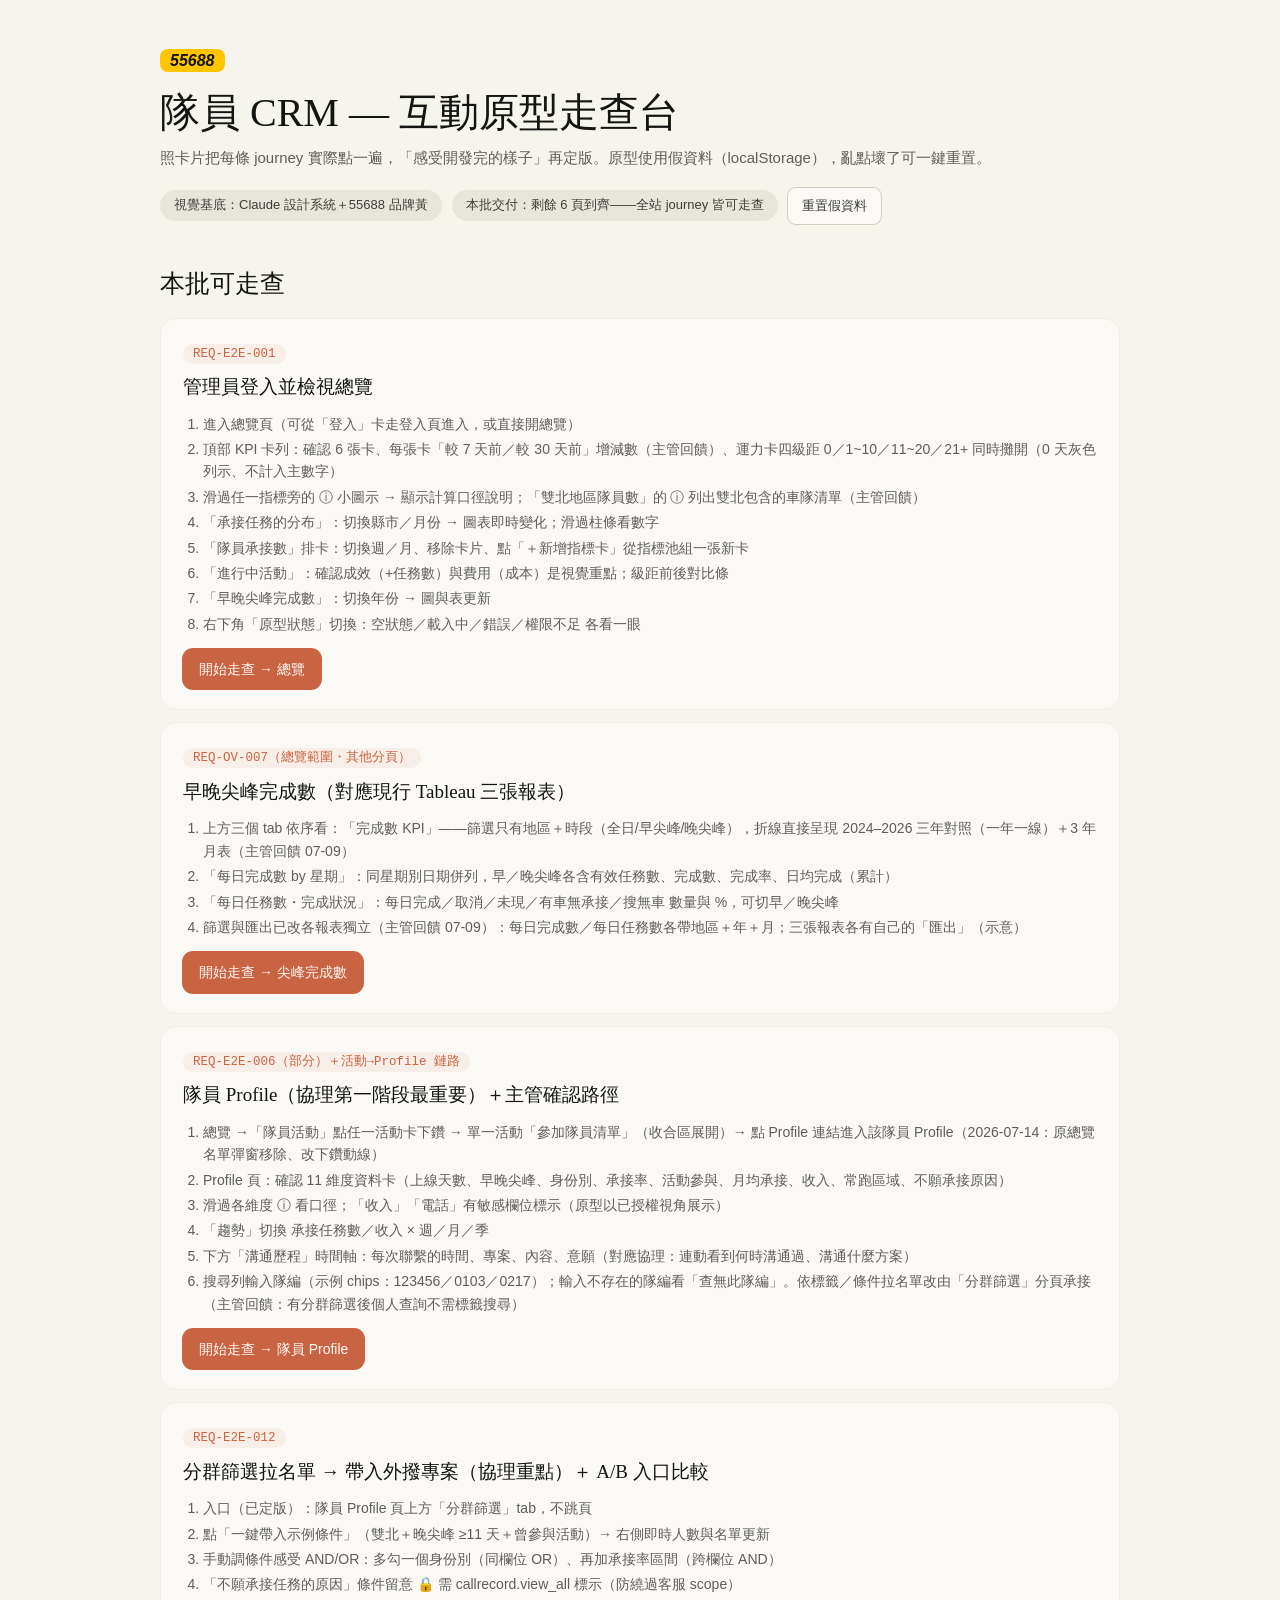
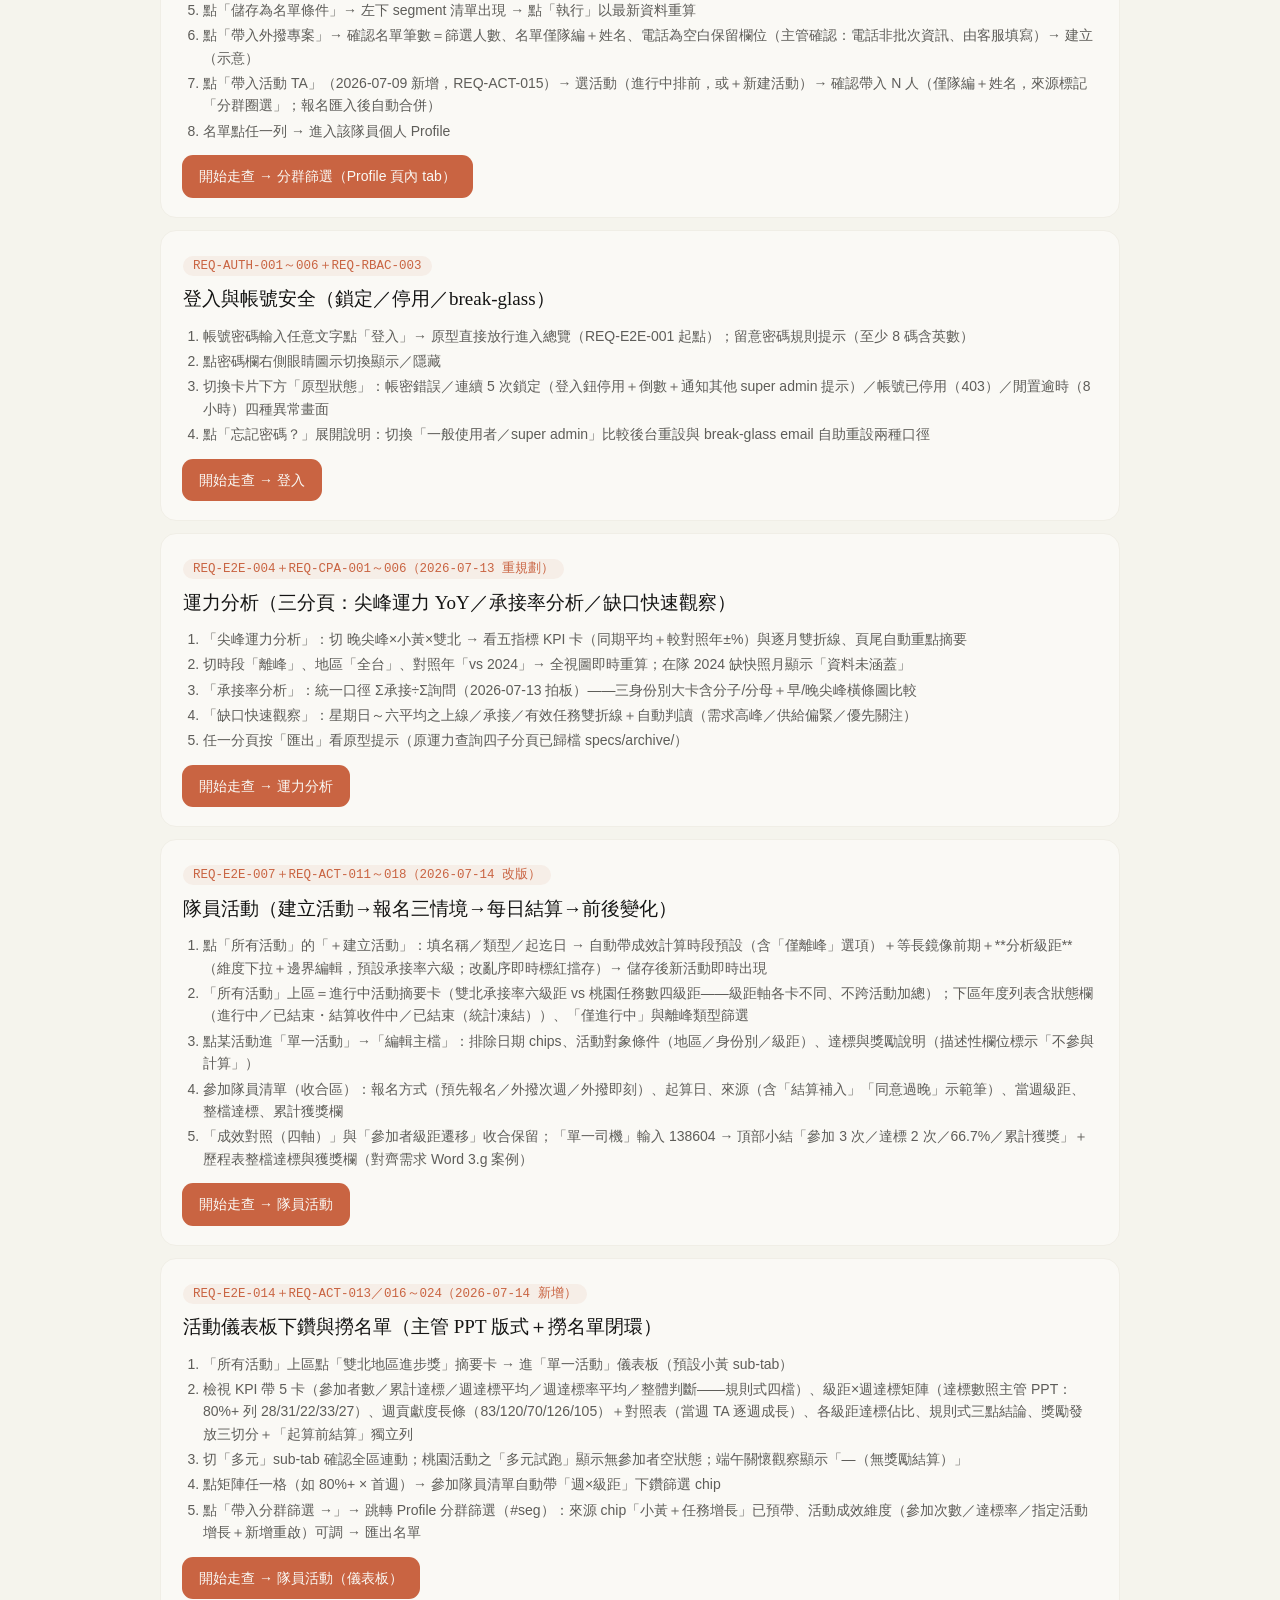
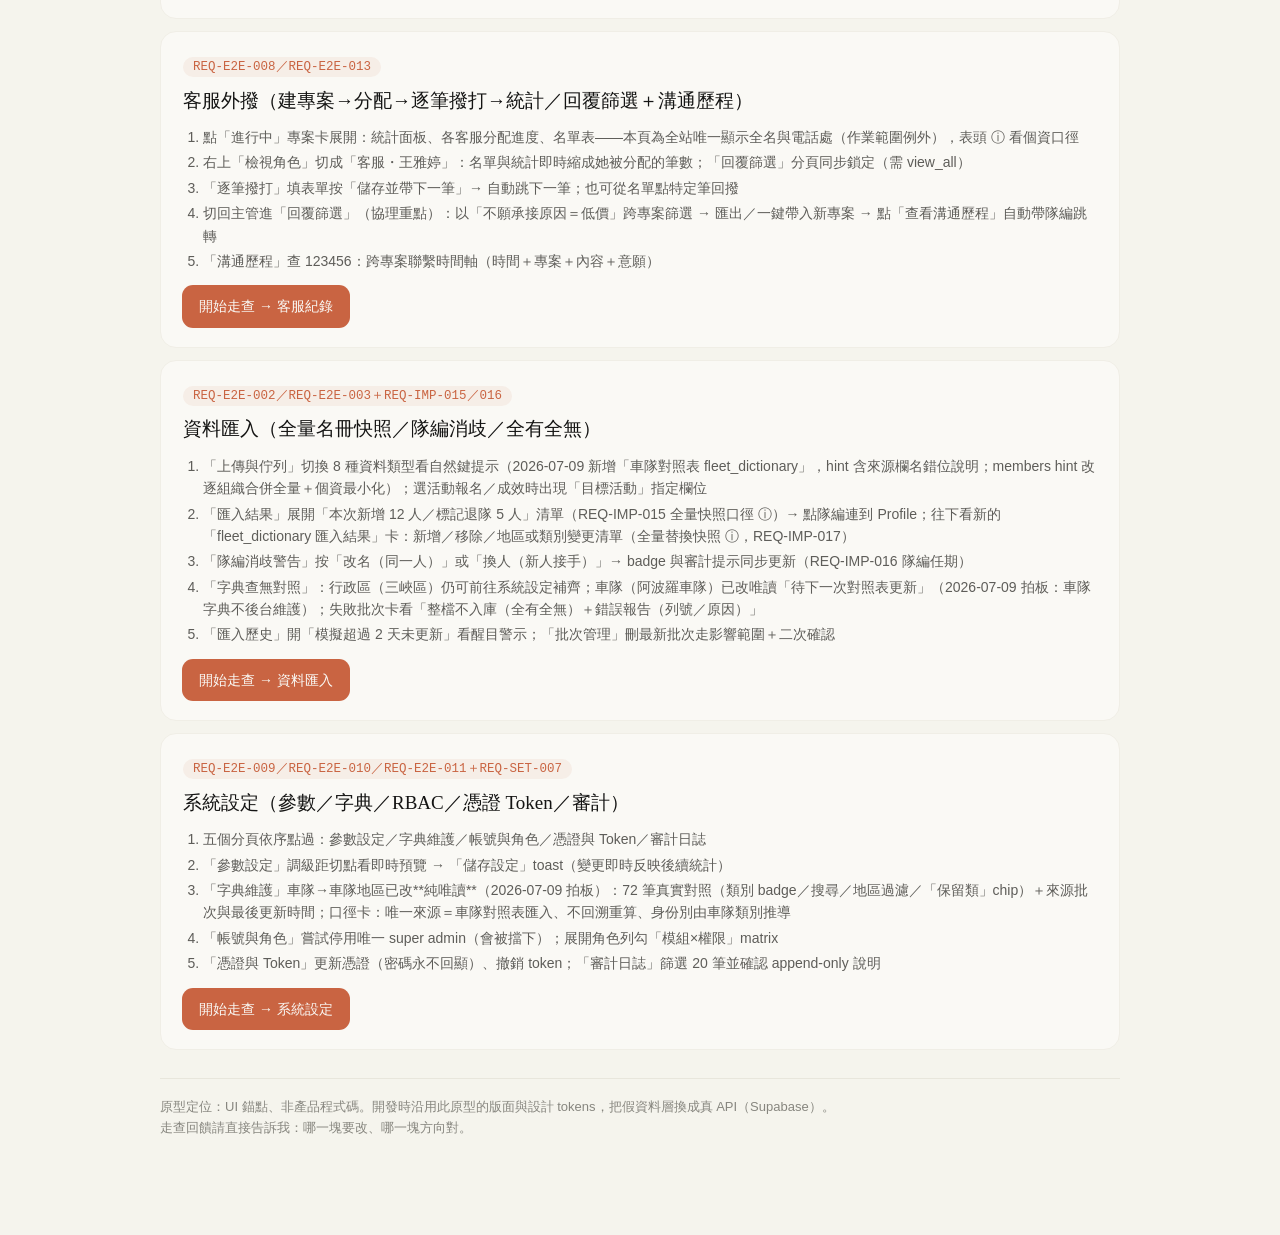
==== index.html @ 9e78e0db "v22：總覽活動卡對齊隊員活動改版（同源數字＋達標摘要＋走查回饋三修） Co-Authored-By: Claude Fable 5 <noreply@anthropic.com>" ====
<!DOCTYPE html>
<html lang="zh-Hant">
<head>
<meta charset="UTF-8">
<meta name="viewport" content="width=device-width, initial-scale=1">
<title>走查台 — 55688 隊員 CRM 互動原型</title>
<link rel="stylesheet" href="tokens.css?v=25">
<style>
  * { box-sizing: border-box; margin: 0; padding: 0; }
  body { background: var(--bg); color: var(--fg); font-family: var(--font-body); line-height: 1.6; padding: 48px 24px 96px; }
  .wrap { max-width: 960px; margin: 0 auto; }
  .brand-badge { background: var(--brand-55688); color: var(--brand-55688-on); font-weight: 700; font-style: italic; padding: 3px 10px; border-radius: 8px; font-size: 16px; }
  h1 { font-family: var(--font-display); font-weight: 500; font-size: 40px; line-height: 1.15; margin-top: 16px; }
  .sub { color: var(--muted); margin-top: 10px; font-size: 15px; }
  .meta-row { display: flex; gap: 10px; margin-top: 18px; flex-wrap: wrap; align-items: center; }
  .chip { background: var(--surface-warm); color: var(--fg-2); border-radius: 9999px; padding: 5px 14px; font-size: 13px; }
  .reset { border: none; cursor: pointer; background: var(--surface); box-shadow: 0 0 0 1px #d1cfc5; color: var(--fg-2); border-radius: 8px; padding: 8px 14px; font-size: 13px; font-family: inherit; min-height: 36px; }
  .reset:hover { background: var(--surface-warm); }
  h2 { font-family: var(--font-display); font-weight: 500; font-size: 25px; margin: 40px 0 14px; }
  .cards { display: grid; gap: 12px; }
  .jcard { background: var(--surface); border: 1px solid var(--border); border-radius: 16px; padding: 20px 22px; }
  .jcard.pending { opacity: .6; }
  .jhead { display: flex; justify-content: space-between; align-items: flex-start; gap: 12px; flex-wrap: wrap; }
  .jid { font-family: var(--font-mono); font-size: 12.5px; color: var(--accent); background: rgba(201, 100, 66, .08); padding: 3px 10px; border-radius: 9999px; }
  .jtitle { font-family: var(--font-display); font-weight: 500; font-size: 19px; margin-top: 8px; }
  ol { margin: 10px 0 0 20px; color: var(--muted); font-size: 14px; display: grid; gap: 3px; }
  .go { display: inline-flex; align-items: center; gap: 6px; margin-top: 14px; background: var(--accent); color: var(--accent-on); border-radius: 10px; padding: 9px 16px; font-size: 14px; text-decoration: none; box-shadow: 0 0 0 1px var(--accent); min-height: 40px; }
  .go:hover { background: var(--accent-hover); }
  .pending-tag { background: var(--surface-warm); color: var(--meta); border-radius: 9999px; padding: 4px 12px; font-size: 12.5px; }
  .note { margin-top: 28px; color: var(--meta); font-size: 13px; border-top: 1px solid var(--border-soft); padding-top: 18px; }
</style>
</head>
<body>
<div class="wrap">
  <span class="brand-badge">55688</span>
  <h1>隊員 CRM — 互動原型走查台</h1>
  <p class="sub">照卡片把每條 journey 實際點一遍，「感受開發完的樣子」再定版。原型使用假資料（localStorage），亂點壞了可一鍵重置。</p>
  <div class="meta-row">
    <span class="chip">視覺基底：Claude 設計系統＋55688 品牌黃</span>
    <span class="chip">本批交付：剩餘 6 頁到齊——全站 journey 皆可走查</span>
    <button class="reset" type="button" id="reset-proto">重置假資料</button>
  </div>

  <h2>本批可走查</h2>
  <div class="cards">
    <div class="jcard">
      <div class="jhead">
        <div>
          <span class="jid">REQ-E2E-001</span>
          <div class="jtitle">管理員登入並檢視總覽</div>
        </div>
      </div>
      <ol>
        <li>進入總覽頁（可從「登入」卡走登入頁進入，或直接開總覽）</li>
        <li>頂部 KPI 卡列：確認 6 張卡、每張卡「較 7 天前／較 30 天前」增減數（主管回饋）、運力卡四級距 0／1~10／11~20／21+ 同時攤開（0 天灰色列示、不計入主數字）</li>
        <li>滑過任一指標旁的 ⓘ 小圖示 → 顯示計算口徑說明；「雙北地區隊員數」的 ⓘ 列出雙北包含的車隊清單（主管回饋）</li>
        <li>「承接任務的分布」：切換縣市／月份 → 圖表即時變化；滑過柱條看數字</li>
        <li>「隊員承接數」排卡：切換週／月、移除卡片、點「＋新增指標卡」從指標池組一張新卡</li>
        <li>「進行中活動」：確認成效（+任務數）與費用（成本）是視覺重點；級距前後對比條</li>
        <li>「早晚尖峰完成數」：切換年份 → 圖與表更新</li>
        <li>右下角「原型狀態」切換：空狀態／載入中／錯誤／權限不足 各看一眼</li>
      </ol>
      <a class="go" href="pages/overview.html">開始走查 → 總覽</a>
    </div>
    <div class="jcard">
      <div class="jhead">
        <div>
          <span class="jid">REQ-OV-007（總覽範圍・其他分頁）</span>
          <div class="jtitle">早晚尖峰完成數（對應現行 Tableau 三張報表）</div>
        </div>
      </div>
      <ol>
        <li>上方三個 tab 依序看：「完成數 KPI」——篩選只有地區＋時段（全日/早尖峰/晚尖峰），折線直接呈現 2024–2026 三年對照（一年一線）＋3 年月表（主管回饋 07-09）</li>
        <li>「每日完成數 by 星期」：同星期別日期併列，早／晚尖峰各含有效任務數、完成數、完成率、日均完成（累計）</li>
        <li>「每日任務數・完成狀況」：每日完成／取消／未現／有車無承接／搜無車 數量與 %，可切早／晚尖峰</li>
        <li>篩選與匯出已改各報表獨立（主管回饋 07-09）：每日完成數／每日任務數各帶地區＋年＋月；三張報表各有自己的「匯出」（示意）</li>
      </ol>
      <a class="go" href="pages/peak.html">開始走查 → 尖峰完成數</a>
    </div>
    <div class="jcard">
      <div class="jhead">
        <div>
          <span class="jid">REQ-E2E-006（部分）＋活動→Profile 鏈路</span>
          <div class="jtitle">隊員 Profile（協理第一階段最重要）＋主管確認路徑</div>
        </div>
      </div>
      <ol>
        <li>總覽 →「隊員活動」點任一活動卡下鑽 → 單一活動「參加隊員清單」（收合區展開）→ 點 Profile 連結進入該隊員 Profile（2026-07-14：原總覽名單彈窗移除、改下鑽動線）</li>
        <li>Profile 頁：確認 11 維度資料卡（上線天數、早晚尖峰、身份別、承接率、活動參與、月均承接、收入、常跑區域、不願承接原因）</li>
        <li>滑過各維度 ⓘ 看口徑；「收入」「電話」有敏感欄位標示（原型以已授權視角展示）</li>
        <li>「趨勢」切換 承接任務數／收入 × 週／月／季</li>
        <li>下方「溝通歷程」時間軸：每次聯繫的時間、專案、內容、意願（對應協理：連動看到何時溝通過、溝通什麼方案）</li>
        <li>搜尋列輸入隊編（示例 chips：123456／0103／0217）；輸入不存在的隊編看「查無此隊編」。依標籤／條件拉名單改由「分群篩選」分頁承接（主管回饋：有分群篩選後個人查詢不需標籤搜尋）</li>
      </ol>
      <a class="go" href="pages/profile.html">開始走查 → 隊員 Profile</a>
    </div>
    <div class="jcard">
      <div class="jhead">
        <div>
          <span class="jid">REQ-E2E-012</span>
          <div class="jtitle">分群篩選拉名單 → 帶入外撥專案（協理重點）＋ A/B 入口比較</div>
        </div>
      </div>
      <ol>
        <li>入口（已定版）：隊員 Profile 頁上方「分群篩選」tab，不跳頁</li>
        <li>點「一鍵帶入示例條件」（雙北＋晚尖峰 ≥11 天＋曾參與活動）→ 右側即時人數與名單更新</li>
        <li>手動調條件感受 AND/OR：多勾一個身份別（同欄位 OR）、再加承接率區間（跨欄位 AND）</li>
        <li>「不願承接任務的原因」條件留意 🔒 需 callrecord.view_all 標示（防繞過客服 scope）</li>
        <li>點「儲存為名單條件」→ 左下 segment 清單出現 → 點「執行」以最新資料重算</li>
        <li>點「帶入外撥專案」→ 確認名單筆數＝篩選人數、名單僅隊編＋姓名、電話為空白保留欄位（主管確認：電話非批次資訊、由客服填寫）→ 建立（示意）</li>
        <li>點「帶入活動 TA」（2026-07-09 新增，REQ-ACT-015）→ 選活動（進行中排前，或＋新建活動）→ 確認帶入 N 人（僅隊編＋姓名，來源標記「分群圈選」；報名匯入後自動合併）</li>
        <li>名單點任一列 → 進入該隊員個人 Profile</li>
      </ol>
      <a class="go" href="pages/profile.html?tab=seg">開始走查 → 分群篩選（Profile 頁內 tab）</a>
    </div>
    <div class="jcard">
      <div class="jhead">
        <div>
          <span class="jid">REQ-AUTH-001～006＋REQ-RBAC-003</span>
          <div class="jtitle">登入與帳號安全（鎖定／停用／break-glass）</div>
        </div>
      </div>
      <ol>
        <li>帳號密碼輸入任意文字點「登入」→ 原型直接放行進入總覽（REQ-E2E-001 起點）；留意密碼規則提示（至少 8 碼含英數）</li>
        <li>點密碼欄右側眼睛圖示切換顯示／隱藏</li>
        <li>切換卡片下方「原型狀態」：帳密錯誤／連續 5 次鎖定（登入鈕停用＋倒數＋通知其他 super admin 提示）／帳號已停用（403）／閒置逾時（8 小時）四種異常畫面</li>
        <li>點「忘記密碼？」展開說明：切換「一般使用者／super admin」比較後台重設與 break-glass email 自助重設兩種口徑</li>
      </ol>
      <a class="go" href="pages/login.html">開始走查 → 登入</a>
    </div>
    <div class="jcard">
      <div class="jhead">
        <div>
          <span class="jid">REQ-E2E-004＋REQ-CPA-001～006（2026-07-13 重規劃）</span>
          <div class="jtitle">運力分析（三分頁：尖峰運力 YoY／承接率分析／缺口快速觀察）</div>
        </div>
      </div>
      <ol>
        <li>「尖峰運力分析」：切 晚尖峰×小黃×雙北 → 看五指標 KPI 卡（同期平均＋較對照年±%）與逐月雙折線、頁尾自動重點摘要</li>
        <li>切時段「離峰」、地區「全台」、對照年「vs 2024」→ 全視圖即時重算；在隊 2024 缺快照月顯示「資料未涵蓋」</li>
        <li>「承接率分析」：統一口徑 Σ承接÷Σ詢問（2026-07-13 拍板）——三身份別大卡含分子/分母＋早/晚尖峰橫條圖比較</li>
        <li>「缺口快速觀察」：星期日～六平均之上線／承接／有效任務雙折線＋自動判讀（需求高峰／供給偏緊／優先關注）</li>
        <li>任一分頁按「匯出」看原型提示（原運力查詢四子分頁已歸檔 specs/archive/）</li>
      </ol>
      <a class="go" href="pages/capacity.html">開始走查 → 運力分析</a>
    </div>
    <div class="jcard">
      <div class="jhead">
        <div>
          <span class="jid">REQ-E2E-007＋REQ-ACT-011～018（2026-07-14 改版）</span>
          <div class="jtitle">隊員活動（建立活動→報名三情境→每日結算→前後變化）</div>
        </div>
      </div>
      <ol>
        <li>點「所有活動」的「＋建立活動」：填名稱／類型／起迄日 → 自動帶成效計算時段預設（含「僅離峰」選項）＋等長鏡像前期＋**分析級距**（維度下拉＋邊界編輯，預設承接率六級；改亂序即時標紅擋存）→ 儲存後新活動即時出現</li>
        <li>「所有活動」上區＝進行中活動摘要卡（雙北承接率六級距 vs 桃園任務數四級距——級距軸各卡不同、不跨活動加總）；下區年度列表含狀態欄（進行中／已結束・結算收件中／已結束（統計凍結））、「僅進行中」與離峰類型篩選</li>
        <li>點某活動進「單一活動」→「編輯主檔」：排除日期 chips、活動對象條件（地區／身份別／級距）、達標與獎勵說明（描述性欄位標示「不參與計算」）</li>
        <li>參加隊員清單（收合區）：報名方式（預先報名／外撥次週／外撥即刻）、起算日、來源（含「結算補入」「同意過晚」示範筆）、當週級距、整檔達標、累計獲獎欄</li>
        <li>「成效對照（四軸）」與「參加者級距遷移」收合保留；「單一司機」輸入 138604 → 頂部小結「參加 3 次／達標 2 次／66.7%／累計獲獎」＋歷程表整檔達標與獲獎欄（對齊需求 Word 3.g 案例）</li>
      </ol>
      <a class="go" href="pages/activity.html">開始走查 → 隊員活動</a>
    </div>
    <div class="jcard">
      <div class="jhead">
        <div>
          <span class="jid">REQ-E2E-014＋REQ-ACT-013／016～024（2026-07-14 新增）</span>
          <div class="jtitle">活動儀表板下鑽與撈名單（主管 PPT 版式＋撈名單閉環）</div>
        </div>
      </div>
      <ol>
        <li>「所有活動」上區點「雙北地區進步獎」摘要卡 → 進「單一活動」儀表板（預設小黃 sub-tab）</li>
        <li>檢視 KPI 帶 5 卡（參加者數／累計達標／週達標平均／週達標率平均／整體判斷——規則式四檔）、級距×週達標矩陣（達標數照主管 PPT：80%+ 列 28/31/22/33/27）、週貢獻度長條（83/120/70/126/105）＋對照表（當週 TA 逐週成長）、各級距達標佔比、規則式三點結論、獎勵發放三切分＋「起算前結算」獨立列</li>
        <li>切「多元」sub-tab 確認全區連動；桃園活動之「多元試跑」顯示無參加者空狀態；端午關懷觀察顯示「—（無獎勵結算）」</li>
        <li>點矩陣任一格（如 80%+ × 首週）→ 參加隊員清單自動帶「週×級距」下鑽篩選 chip</li>
        <li>點「帶入分群篩選 →」→ 跳轉 Profile 分群篩選（#seg）：來源 chip「小黃＋任務增長」已預帶、活動成效維度（參加次數／達標率／指定活動增長＋新增重啟）可調 → 匯出名單</li>
      </ol>
      <a class="go" href="pages/activity.html">開始走查 → 隊員活動（儀表板）</a>
    </div>
    <div class="jcard">
      <div class="jhead">
        <div>
          <span class="jid">REQ-E2E-008／REQ-E2E-013</span>
          <div class="jtitle">客服外撥（建專案→分配→逐筆撥打→統計／回覆篩選＋溝通歷程）</div>
        </div>
      </div>
      <ol>
        <li>點「進行中」專案卡展開：統計面板、各客服分配進度、名單表——本頁為全站唯一顯示全名與電話處（作業範圍例外），表頭 ⓘ 看個資口徑</li>
        <li>右上「檢視角色」切成「客服・王雅婷」：名單與統計即時縮成她被分配的筆數；「回覆篩選」分頁同步鎖定（需 view_all）</li>
        <li>「逐筆撥打」填表單按「儲存並帶下一筆」→ 自動跳下一筆；也可從名單點特定筆回撥</li>
        <li>切回主管進「回覆篩選」（協理重點）：以「不願承接原因＝低價」跨專案篩選 → 匯出／一鍵帶入新專案 → 點「查看溝通歷程」自動帶隊編跳轉</li>
        <li>「溝通歷程」查 123456：跨專案聯繫時間軸（時間＋專案＋內容＋意願）</li>
      </ol>
      <a class="go" href="pages/callcenter.html">開始走查 → 客服紀錄</a>
    </div>
    <div class="jcard">
      <div class="jhead">
        <div>
          <span class="jid">REQ-E2E-002／REQ-E2E-003＋REQ-IMP-015／016</span>
          <div class="jtitle">資料匯入（全量名冊快照／隊編消歧／全有全無）</div>
        </div>
      </div>
      <ol>
        <li>「上傳與佇列」切換 8 種資料類型看自然鍵提示（2026-07-09 新增「車隊對照表 fleet_dictionary」，hint 含來源欄名錯位說明；members hint 改逐組織合併全量＋個資最小化）；選活動報名／成效時出現「目標活動」指定欄位</li>
        <li>「匯入結果」展開「本次新增 12 人／標記退隊 5 人」清單（REQ-IMP-015 全量快照口徑 ⓘ）→ 點隊編連到 Profile；往下看新的「fleet_dictionary 匯入結果」卡：新增／移除／地區或類別變更清單（全量替換快照 ⓘ，REQ-IMP-017）</li>
        <li>「隊編消歧警告」按「改名（同一人）」或「換人（新人接手）」→ badge 與審計提示同步更新（REQ-IMP-016 隊編任期）</li>
        <li>「字典查無對照」：行政區（三峽區）仍可前往系統設定補齊；車隊（阿波羅車隊）已改唯讀「待下一次對照表更新」（2026-07-09 拍板：車隊字典不後台維護）；失敗批次卡看「整檔不入庫（全有全無）＋錯誤報告（列號／原因）」</li>
        <li>「匯入歷史」開「模擬超過 2 天未更新」看醒目警示；「批次管理」刪最新批次走影響範圍＋二次確認</li>
      </ol>
      <a class="go" href="pages/import.html">開始走查 → 資料匯入</a>
    </div>
    <div class="jcard">
      <div class="jhead">
        <div>
          <span class="jid">REQ-E2E-009／REQ-E2E-010／REQ-E2E-011＋REQ-SET-007</span>
          <div class="jtitle">系統設定（參數／字典／RBAC／憑證 Token／審計）</div>
        </div>
      </div>
      <ol>
        <li>五個分頁依序點過：參數設定／字典維護／帳號與角色／憑證與 Token／審計日誌</li>
        <li>「參數設定」調級距切點看即時預覽 → 「儲存設定」toast（變更即時反映後續統計）</li>
        <li>「字典維護」車隊→車隊地區已改**純唯讀**（2026-07-09 拍板）：72 筆真實對照（類別 badge／搜尋／地區過濾／「保留類」chip）＋來源批次與最後更新時間；口徑卡：唯一來源＝車隊對照表匯入、不回溯重算、身份別由車隊類別推導</li>
        <li>「帳號與角色」嘗試停用唯一 super admin（會被擋下）；展開角色列勾「模組×權限」matrix</li>
        <li>「憑證與 Token」更新憑證（密碼永不回顯）、撤銷 token；「審計日誌」篩選 20 筆並確認 append-only 說明</li>
      </ol>
      <a class="go" href="pages/settings.html">開始走查 → 系統設定</a>
    </div>
  </div>

  <div class="note">
    原型定位：UI 錨點、非產品程式碼。開發時沿用此原型的版面與設計 tokens，把假資料層換成真 API（Supabase）。<br>
    走查回饋請直接告訴我：哪一塊要改、哪一塊方向對。
  </div>
</div>
<script>
document.getElementById('reset-proto').addEventListener('click', function () {
  // 清掉原型所有 localStorage key（含歷史版本前綴），確保跨版本重置有效
  Object.keys(localStorage).filter(function (k) { return k.indexOf('crm55688_') === 0; })
    .forEach(function (k) { localStorage.removeItem(k); });
  this.textContent = '已重置 ✓';
});
</script>
</body>
</html>
---- tokens.css ----
/* ─────────────────────────────────────────────────────────────
 * 55688 隊員 CRM — 原型設計 tokens
 * 基底：design-systems/claude（verbatim :root 變數）
 * 品牌輔助：55688 黃（--brand-55688）僅用於品牌識別與最高訊號強調
 * ───────────────────────────────────────────────────────────── */

:root {
  /* ─── Surface (3 levels) ───────────────────────────────────── */
  --bg: #f5f4ed;
  --surface: #faf9f5;
  --surface-warm: #e8e6dc;   /* Warm Sand — button bg, prominent interactive surfaces */

  /* ─── Foreground ramp (4 levels) ───────────────────────────── */
  --fg: #141413;             /* Anthropic Near Black */
  --fg-2: #3d3d3a;           /* Dark Warm */
  --muted: #5e5d59;          /* Olive Gray */
  --meta: #87867f;           /* Stone Gray */

  /* ─── Border (2 levels) ────────────────────────────────────── */
  --border: #f0eee6;         /* Border Cream */
  --border-soft: #e8e6dc;    /* Border Warm */

  /* ─── Accent ───────────────────────────────────────────────── */
  --accent: #c96442;         /* Terracotta Brand */
  --accent-on: #faf9f5;
  --accent-hover: color-mix(in oklab, var(--accent), black 8%);
  --accent-active: color-mix(in oklab, var(--accent), black 14%);

  /* ─── Semantic ─────────────────────────────────────────────── */
  --success: #17a34a;
  --warn: #eab308;
  --danger: #b53333;

  /* ─── 55688 品牌輔助（本專案追加） ─────────────────────────── */
  --brand-55688: #ffc600;          /* 55688 logo 黃 */
  --brand-55688-deep: #e0a800;     /* 深黃 hover */
  --brand-55688-on: #141413;       /* 黃底上的字 */

  /* ─── 圖表色板（warm 系，與 claude 調性一致） ──────────────── */
  --chart-1: #c96442;   /* terracotta — 主系列 */
  --chart-2: #eab308;   /* 暖黃 — 次系列（呼應品牌黃） */
  --chart-3: #7d8c5c;   /* muted olive green */
  --chart-4: #87867f;   /* stone gray */
  --chart-5: #b53333;   /* warm crimson（負向/取消） */
  --chart-6: #d97757;   /* coral */

  /* ─── Typography ───────────────────────────────────────────── */
  --font-display: "Anthropic Serif", Georgia, "Noto Serif TC", "Times New Roman", serif;
  --font-body: "Anthropic Sans", "Arial", "Noto Sans TC", "Microsoft JhengHei", system-ui, sans-serif;
  --font-mono: "Anthropic Mono", ui-monospace, "JetBrains Mono", Menlo, monospace;

  --text-xs: 10px;
  --text-sm: 14px;
  --text-base: 16px;
  --text-lg: 20px;
  --text-xl: 25px;
  --text-2xl: 32px;
  --text-3xl: 52px;
  --text-4xl: 64px;

  --leading-body: 1.6;
  --leading-tight: 1.1;
  --tracking-display: 0em;

  /* ─── Spacing ──────────────────────────────────────────────── */
  --space-1: 4px;
  --space-2: 8px;
  --space-3: 12px;
  --space-4: 16px;
  --space-5: 20px;
  --space-6: 24px;
  --space-8: 32px;
  --space-12: 48px;

  --section-y-desktop: 96px;
  --section-y-tablet: 64px;
  --section-y-phone: 48px;

  /* ─── Radius ───────────────────────────────────────────────── */
  --radius-sm: 8px;
  --radius-md: 12px;
  --radius-lg: 16px;
  --radius-pill: 9999px;

  /* ─── Elevation ────────────────────────────────────────────── */
  --elev-flat: none;
  --elev-ring: 0 0 0 1px var(--border);
  --elev-raised: rgba(0, 0, 0, 0.05) 0px 4px 24px;

  /* ─── Focus ring ───────────────────────────────────────────── */
  --focus-ring: 0 0 0 3px rgba(56, 152, 236, 0.3);

  /* ─── Motion ───────────────────────────────────────────────── */
  --motion-fast: 150ms;
  --motion-base: 200ms;
  --ease-standard: cubic-bezier(0.2, 0, 0, 1);

  /* ─── Layout ───────────────────────────────────────────────── */
  --container-max: 1200px;
  --container-gutter-desktop: 24px;
  --container-gutter-tablet: 16px;
  --container-gutter-phone: 12px;
}
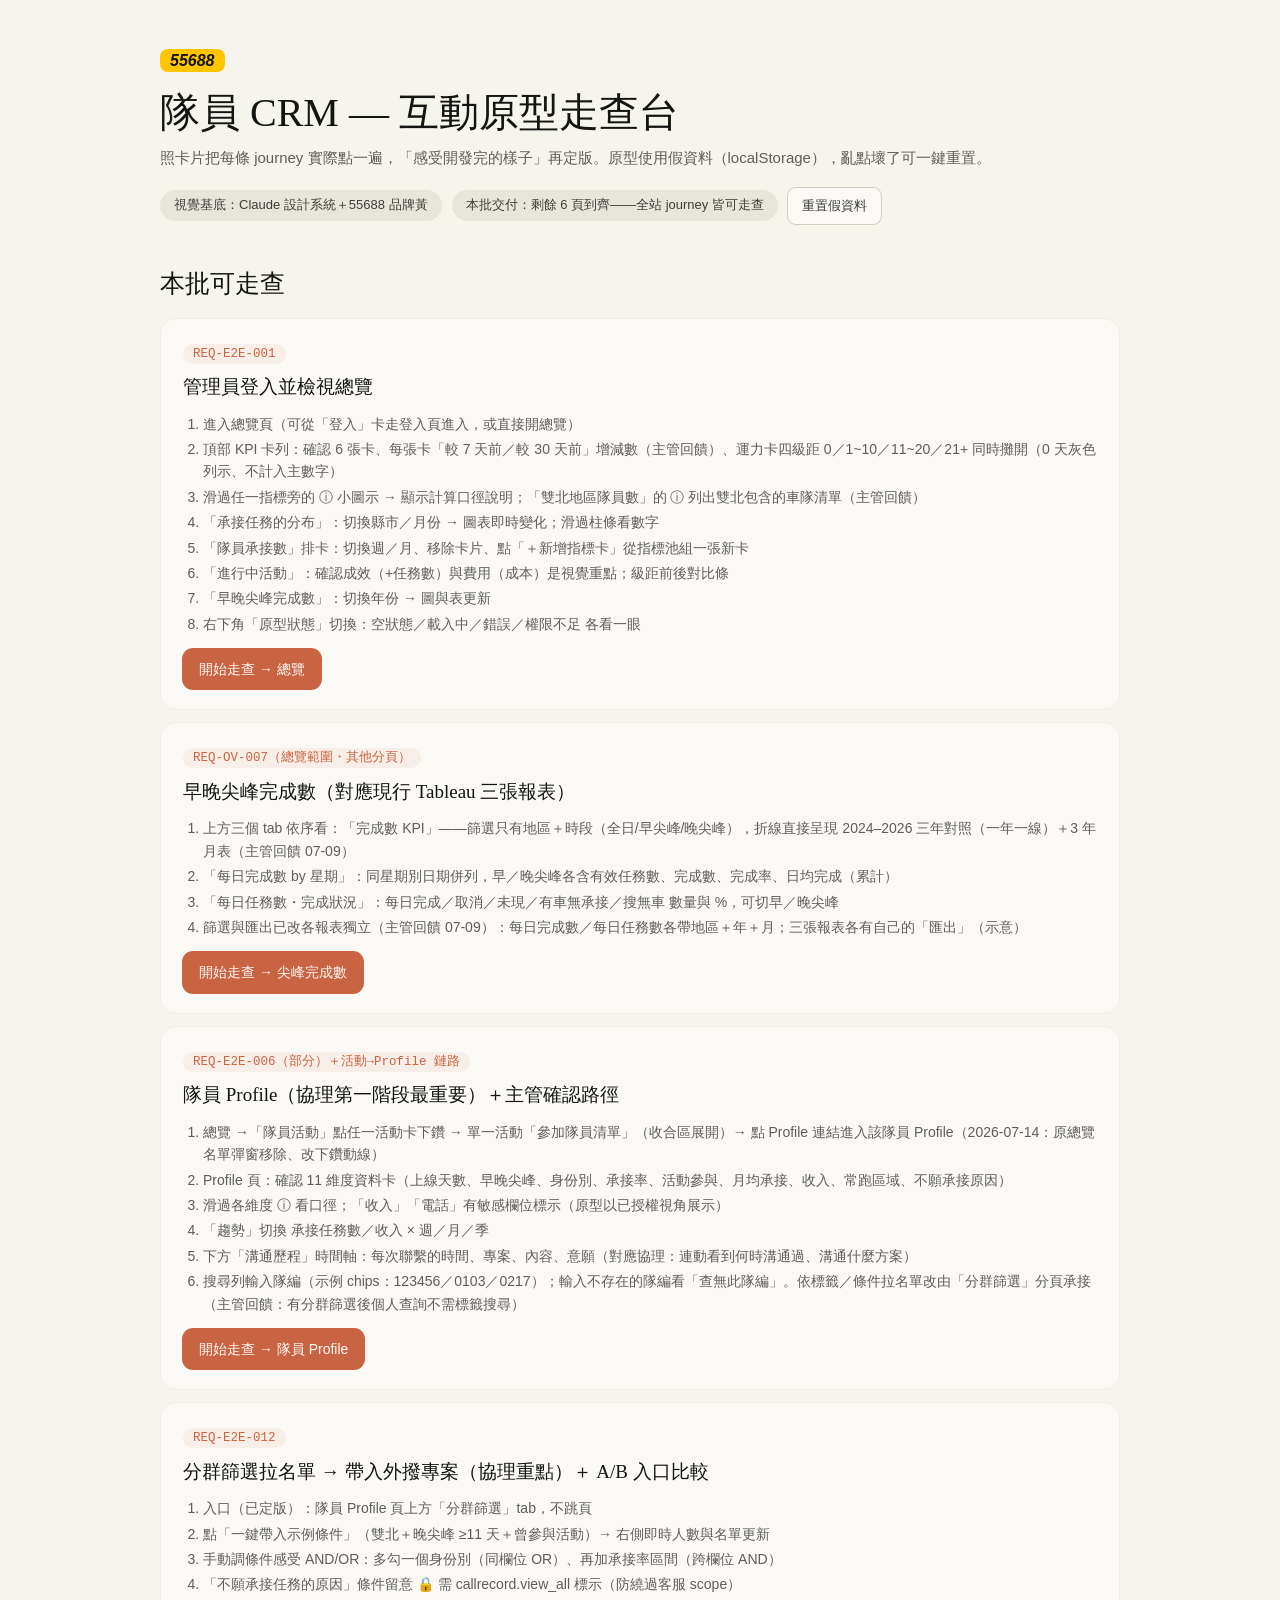
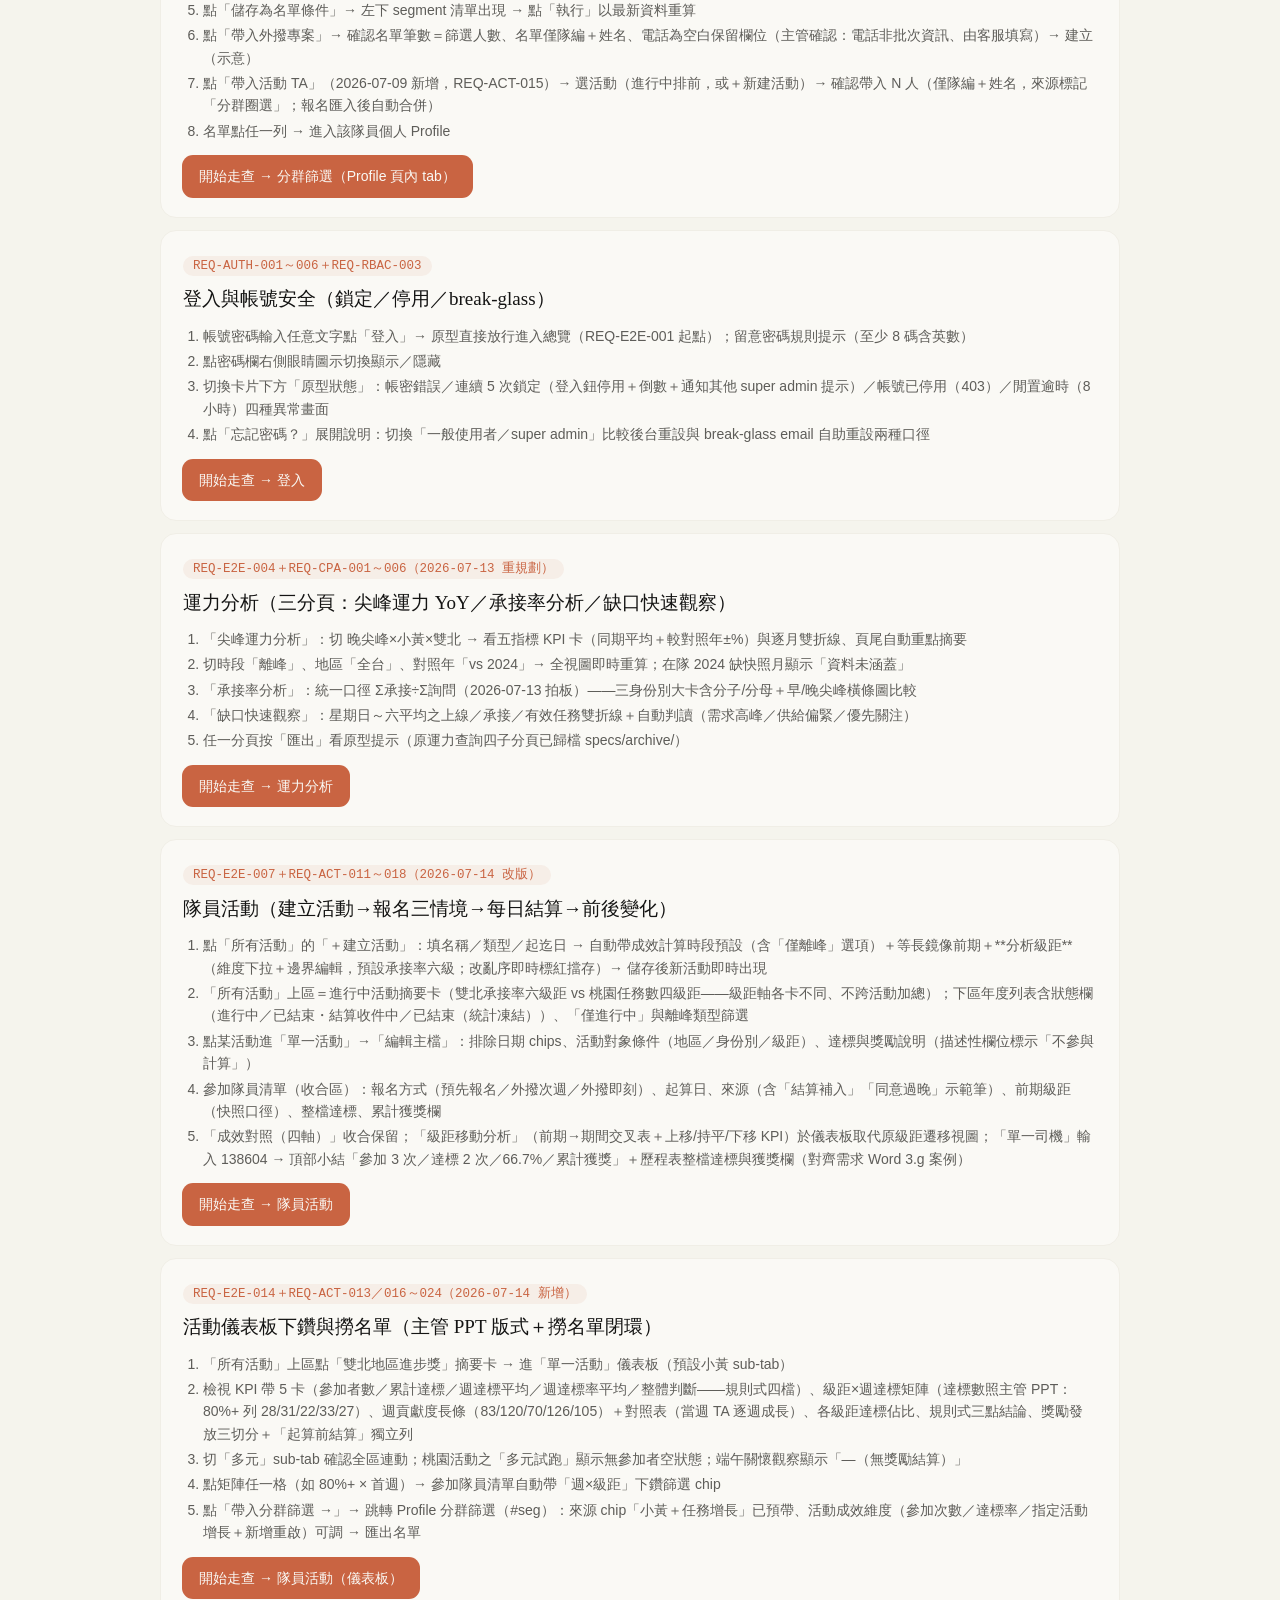
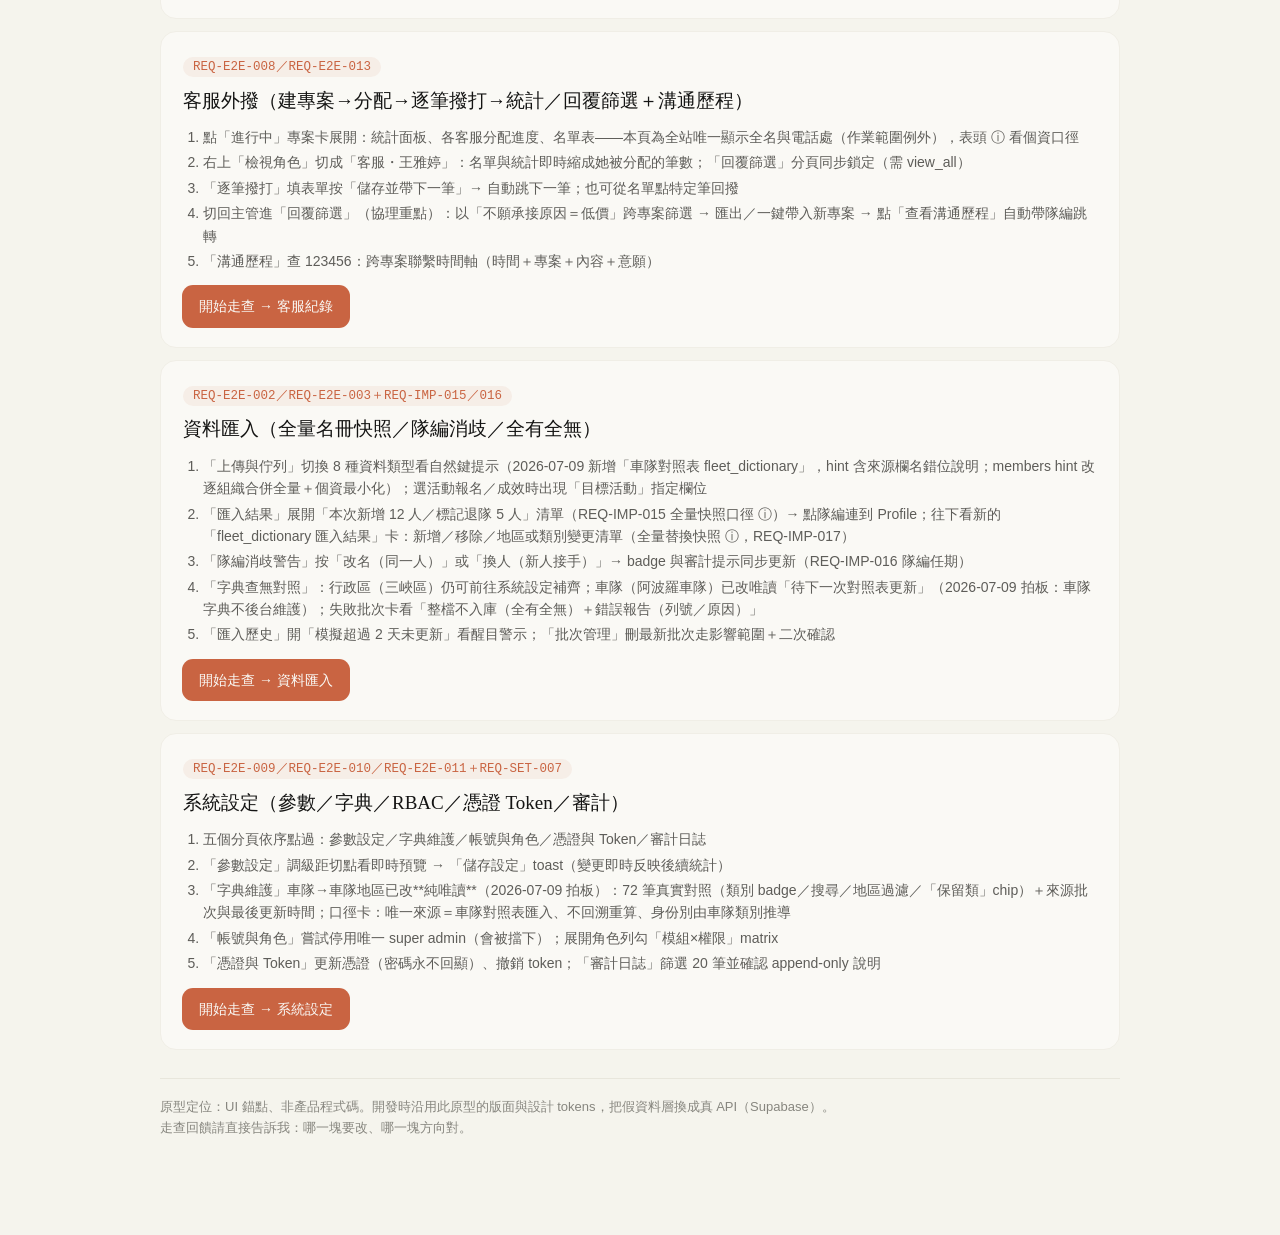
==== commit 28cfc938: "v24：級距歸屬改前期快照＋級距移動分析交叉表上線＋摘要卡資料未完整標籤移除（0 桶帶動軌跡、級距整列下鑽、overview 達標數同步）" ====
--- a/index.html
+++ b/index.html
@@ -4,7 +4,7 @@
 <meta charset="UTF-8">
 <meta name="viewport" content="width=device-width, initial-scale=1">
 <title>走查台 — 55688 隊員 CRM 互動原型</title>
-<link rel="stylesheet" href="tokens.css?v=25">
+<link rel="stylesheet" href="tokens.css?v=26">
 <style>
   * { box-sizing: border-box; margin: 0; padding: 0; }
   body { background: var(--bg); color: var(--fg); font-family: var(--font-body); line-height: 1.6; padding: 48px 24px 96px; }
@@ -155,8 +155,8 @@
         <li>點「所有活動」的「＋建立活動」：填名稱／類型／起迄日 → 自動帶成效計算時段預設（含「僅離峰」選項）＋等長鏡像前期＋**分析級距**（維度下拉＋邊界編輯，預設承接率六級；改亂序即時標紅擋存）→ 儲存後新活動即時出現</li>
         <li>「所有活動」上區＝進行中活動摘要卡（雙北承接率六級距 vs 桃園任務數四級距——級距軸各卡不同、不跨活動加總）；下區年度列表含狀態欄（進行中／已結束・結算收件中／已結束（統計凍結））、「僅進行中」與離峰類型篩選</li>
         <li>點某活動進「單一活動」→「編輯主檔」：排除日期 chips、活動對象條件（地區／身份別／級距）、達標與獎勵說明（描述性欄位標示「不參與計算」）</li>
-        <li>參加隊員清單（收合區）：報名方式（預先報名／外撥次週／外撥即刻）、起算日、來源（含「結算補入」「同意過晚」示範筆）、當週級距、整檔達標、累計獲獎欄</li>
-        <li>「成效對照（四軸）」與「參加者級距遷移」收合保留；「單一司機」輸入 138604 → 頂部小結「參加 3 次／達標 2 次／66.7%／累計獲獎」＋歷程表整檔達標與獲獎欄（對齊需求 Word 3.g 案例）</li>
+        <li>參加隊員清單（收合區）：報名方式（預先報名／外撥次週／外撥即刻）、起算日、來源（含「結算補入」「同意過晚」示範筆）、前期級距（快照口徑）、整檔達標、累計獲獎欄</li>
+        <li>「成效對照（四軸）」收合保留；「級距移動分析」（前期→期間交叉表＋上移/持平/下移 KPI）於儀表板取代原級距遷移視圖；「單一司機」輸入 138604 → 頂部小結「參加 3 次／達標 2 次／66.7%／累計獲獎」＋歷程表整檔達標與獲獎欄（對齊需求 Word 3.g 案例）</li>
       </ol>
       <a class="go" href="pages/activity.html">開始走查 → 隊員活動</a>
     </div>
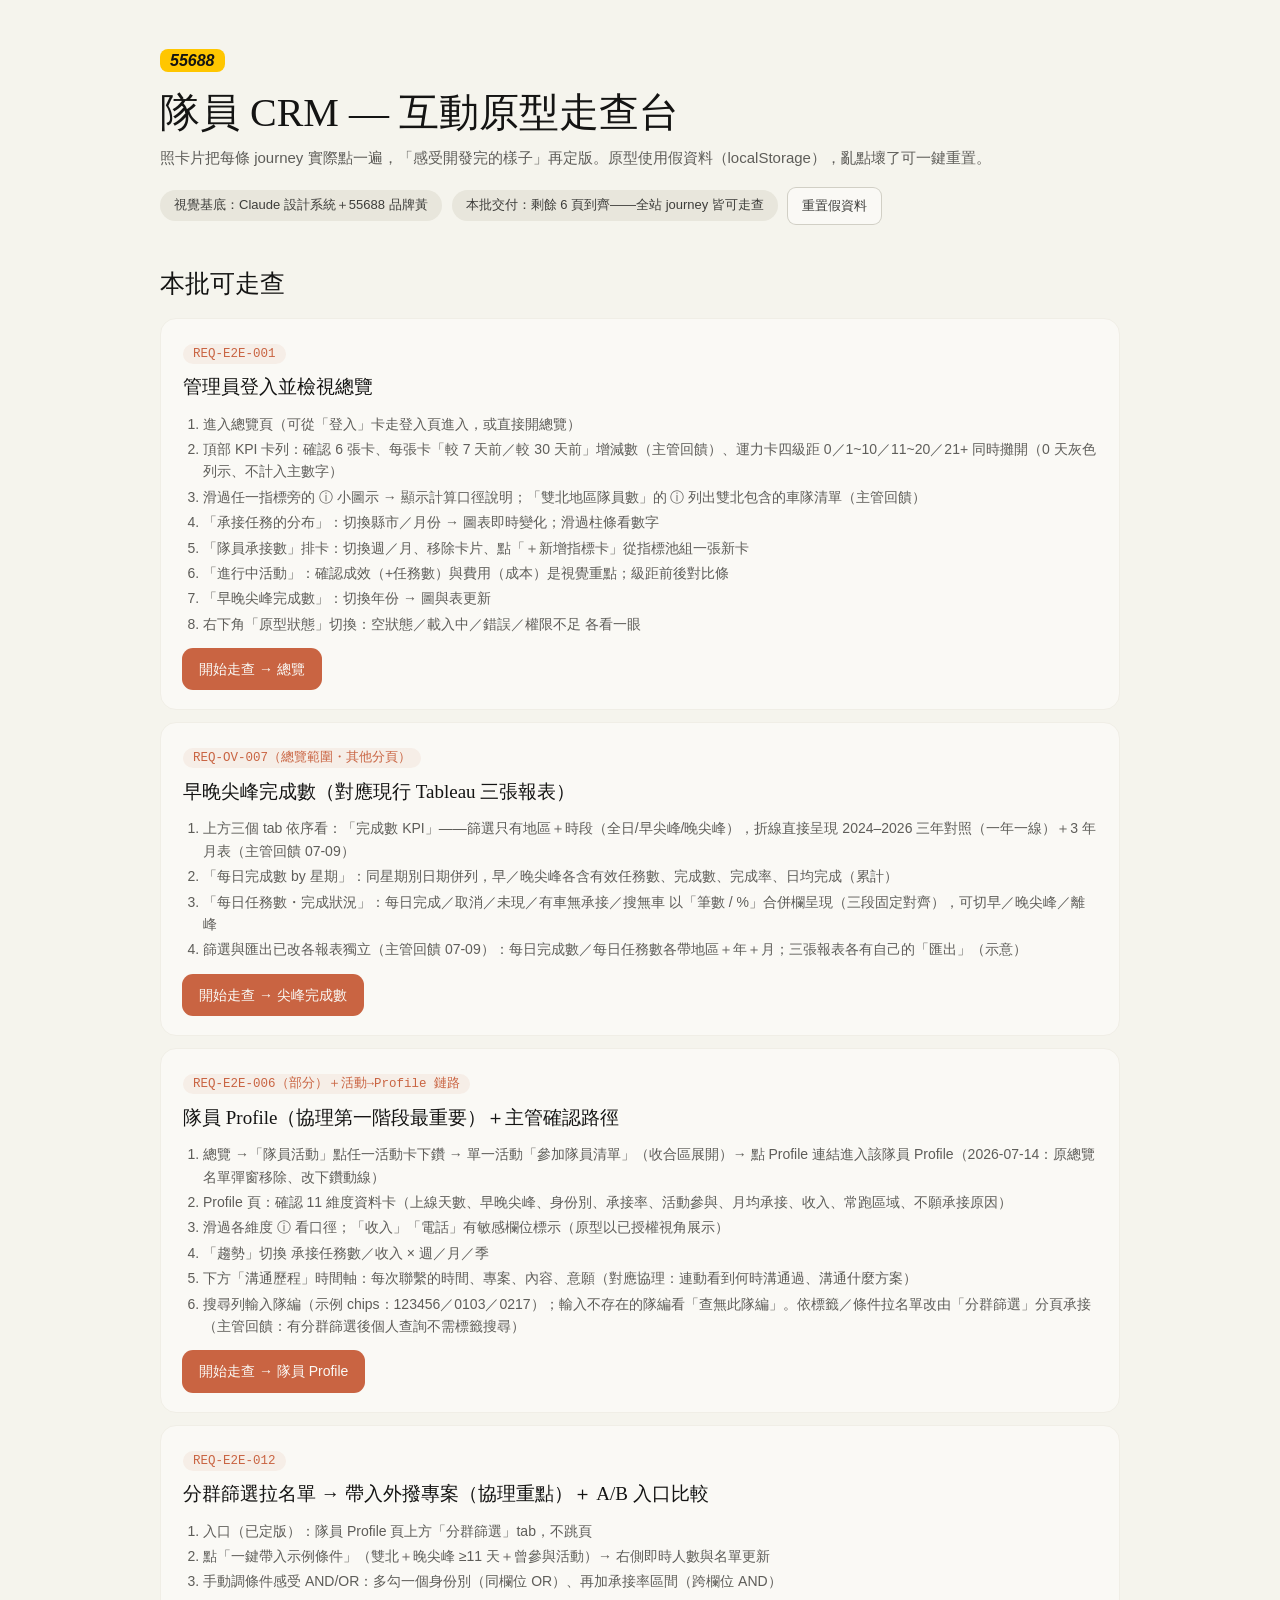
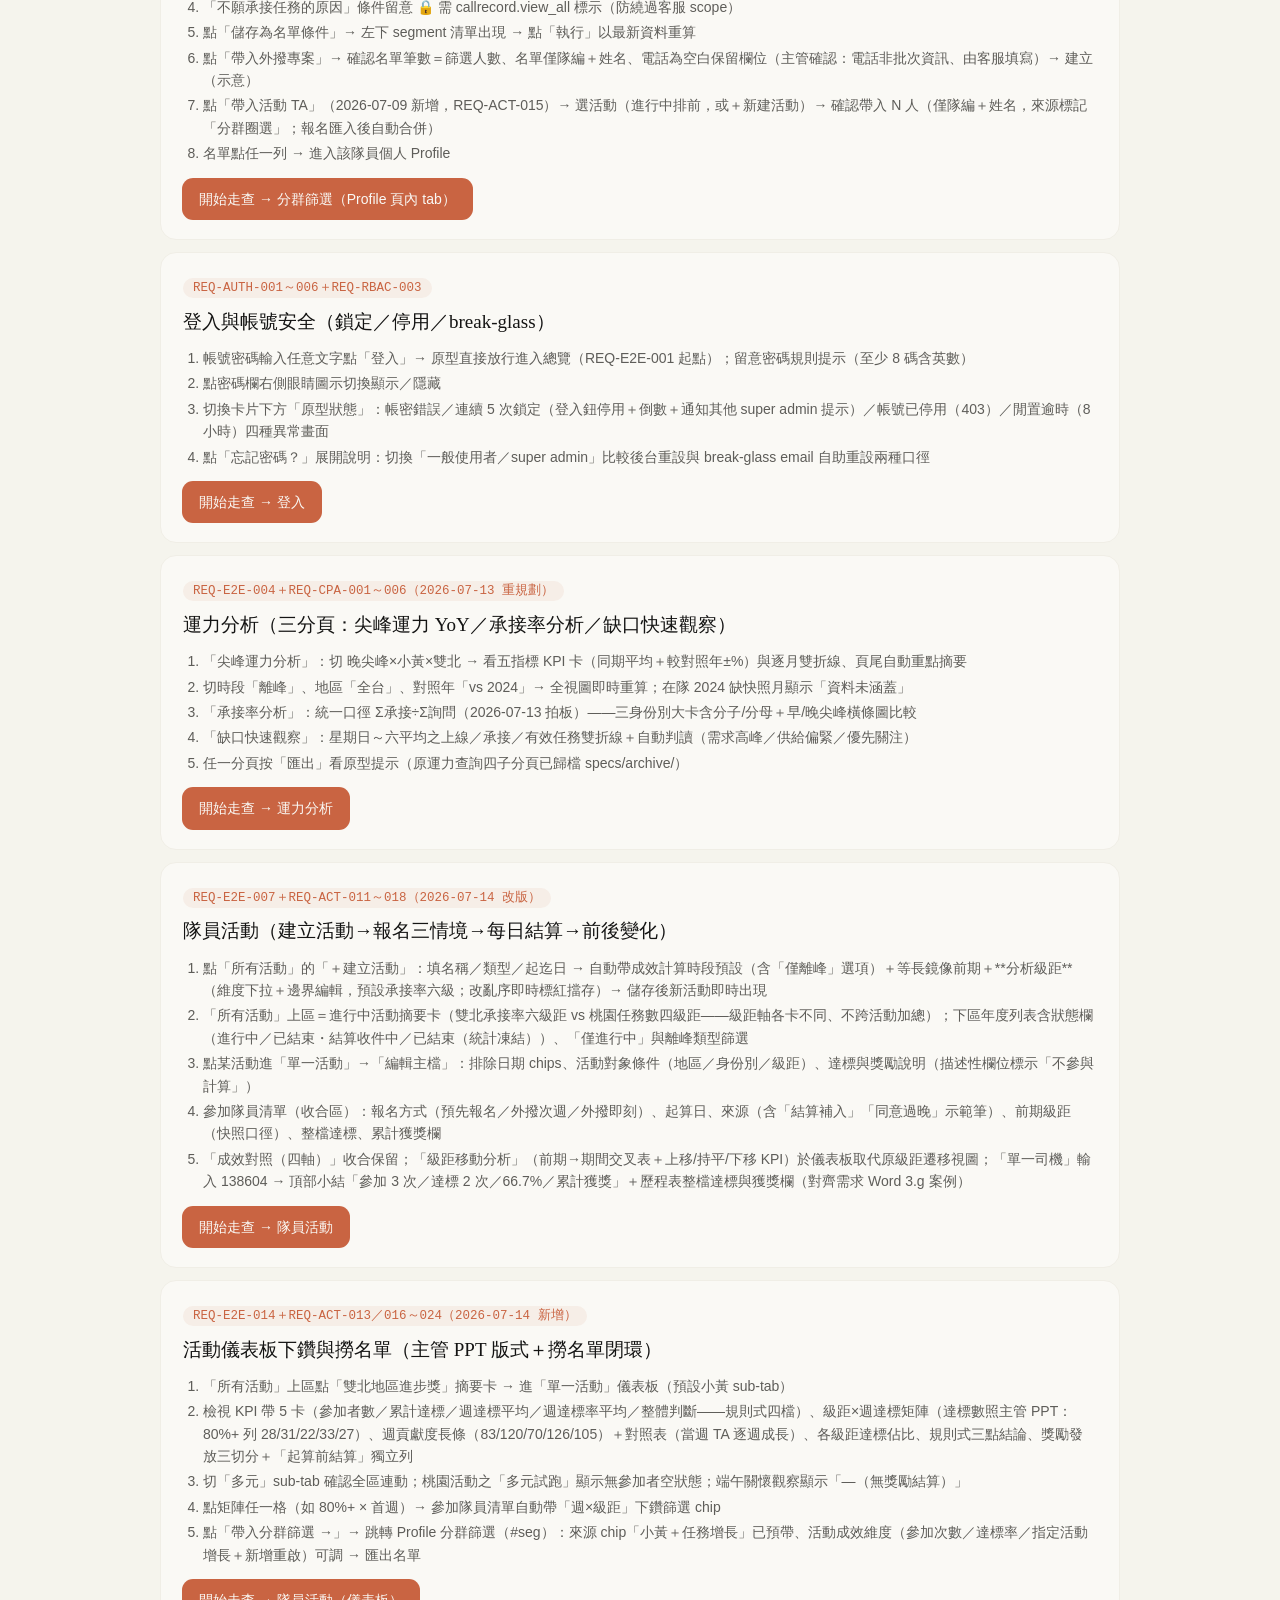
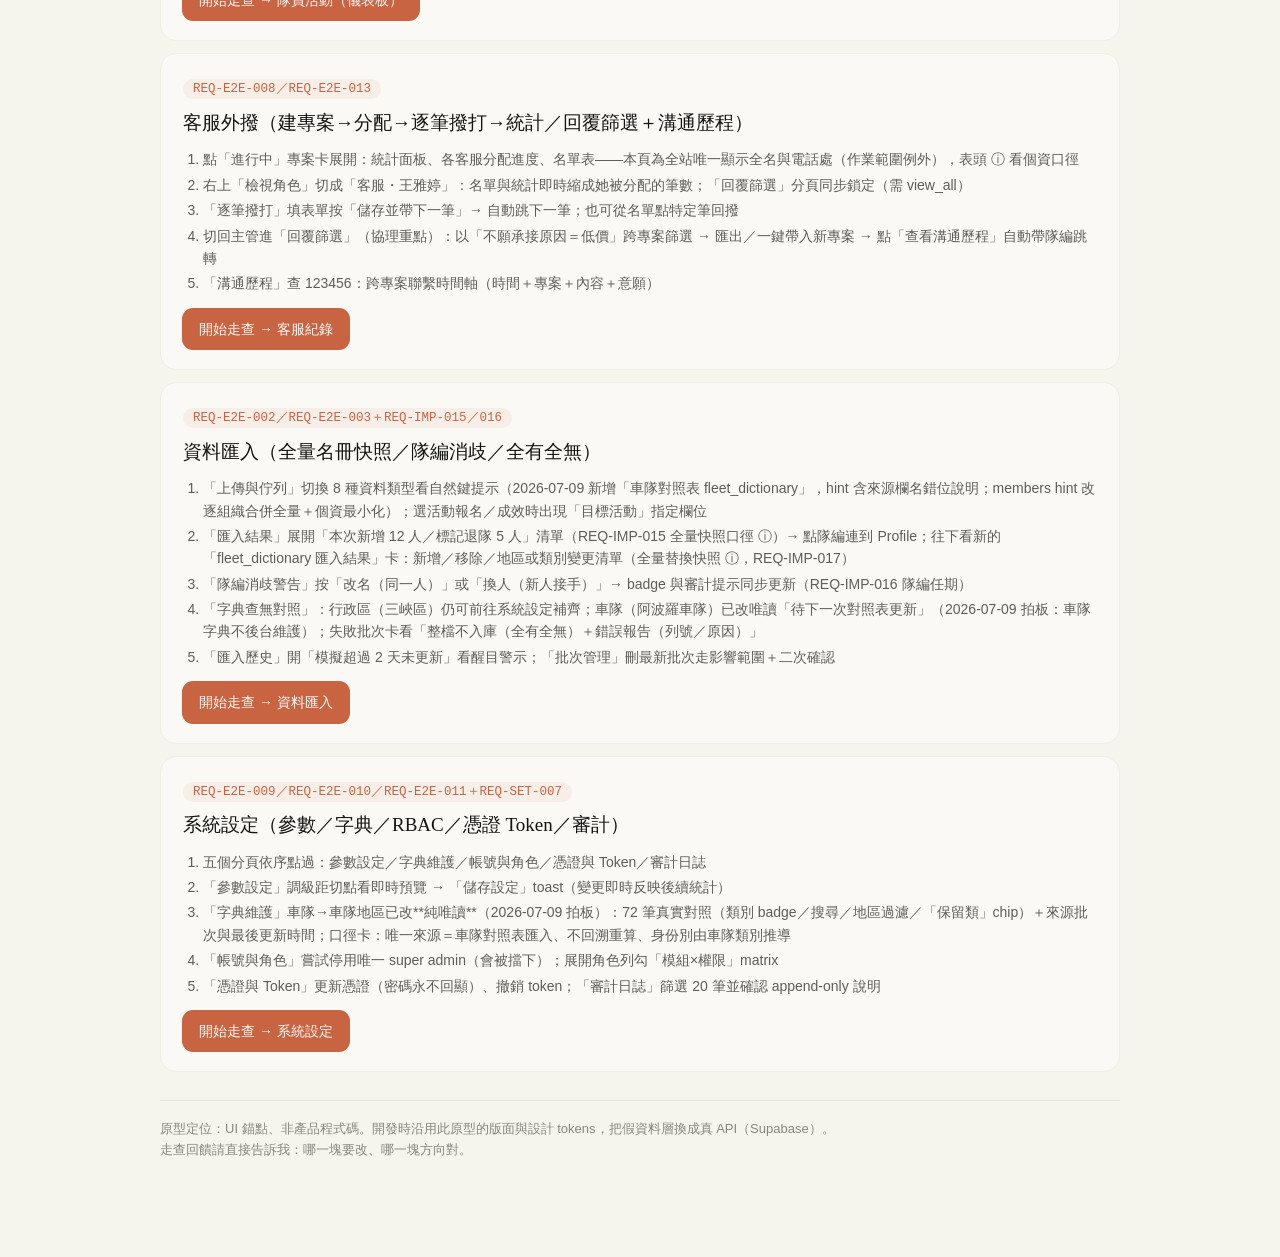
==== commit 9b2bf3c7: "v25：手機漢堡選單＋尖峰狀態表「筆數 / %」合併欄（固定對齊）＋凍結欄滾動透字根治（資產 v28）" ====
--- a/index.html
+++ b/index.html
@@ -4,7 +4,7 @@
 <meta charset="UTF-8">
 <meta name="viewport" content="width=device-width, initial-scale=1">
 <title>走查台 — 55688 隊員 CRM 互動原型</title>
-<link rel="stylesheet" href="tokens.css?v=26">
+<link rel="stylesheet" href="tokens.css?v=28">
 <style>
   * { box-sizing: border-box; margin: 0; padding: 0; }
   body { background: var(--bg); color: var(--fg); font-family: var(--font-body); line-height: 1.6; padding: 48px 24px 96px; }
@@ -72,7 +72,7 @@
       <ol>
         <li>上方三個 tab 依序看：「完成數 KPI」——篩選只有地區＋時段（全日/早尖峰/晚尖峰），折線直接呈現 2024–2026 三年對照（一年一線）＋3 年月表（主管回饋 07-09）</li>
         <li>「每日完成數 by 星期」：同星期別日期併列，早／晚尖峰各含有效任務數、完成數、完成率、日均完成（累計）</li>
-        <li>「每日任務數・完成狀況」：每日完成／取消／未現／有車無承接／搜無車 數量與 %，可切早／晚尖峰</li>
+        <li>「每日任務數・完成狀況」：每日完成／取消／未現／有車無承接／搜無車 以「筆數 / %」合併欄呈現（三段固定對齊），可切早／晚尖峰／離峰</li>
         <li>篩選與匯出已改各報表獨立（主管回饋 07-09）：每日完成數／每日任務數各帶地區＋年＋月；三張報表各有自己的「匯出」（示意）</li>
       </ol>
       <a class="go" href="pages/peak.html">開始走查 → 尖峰完成數</a>
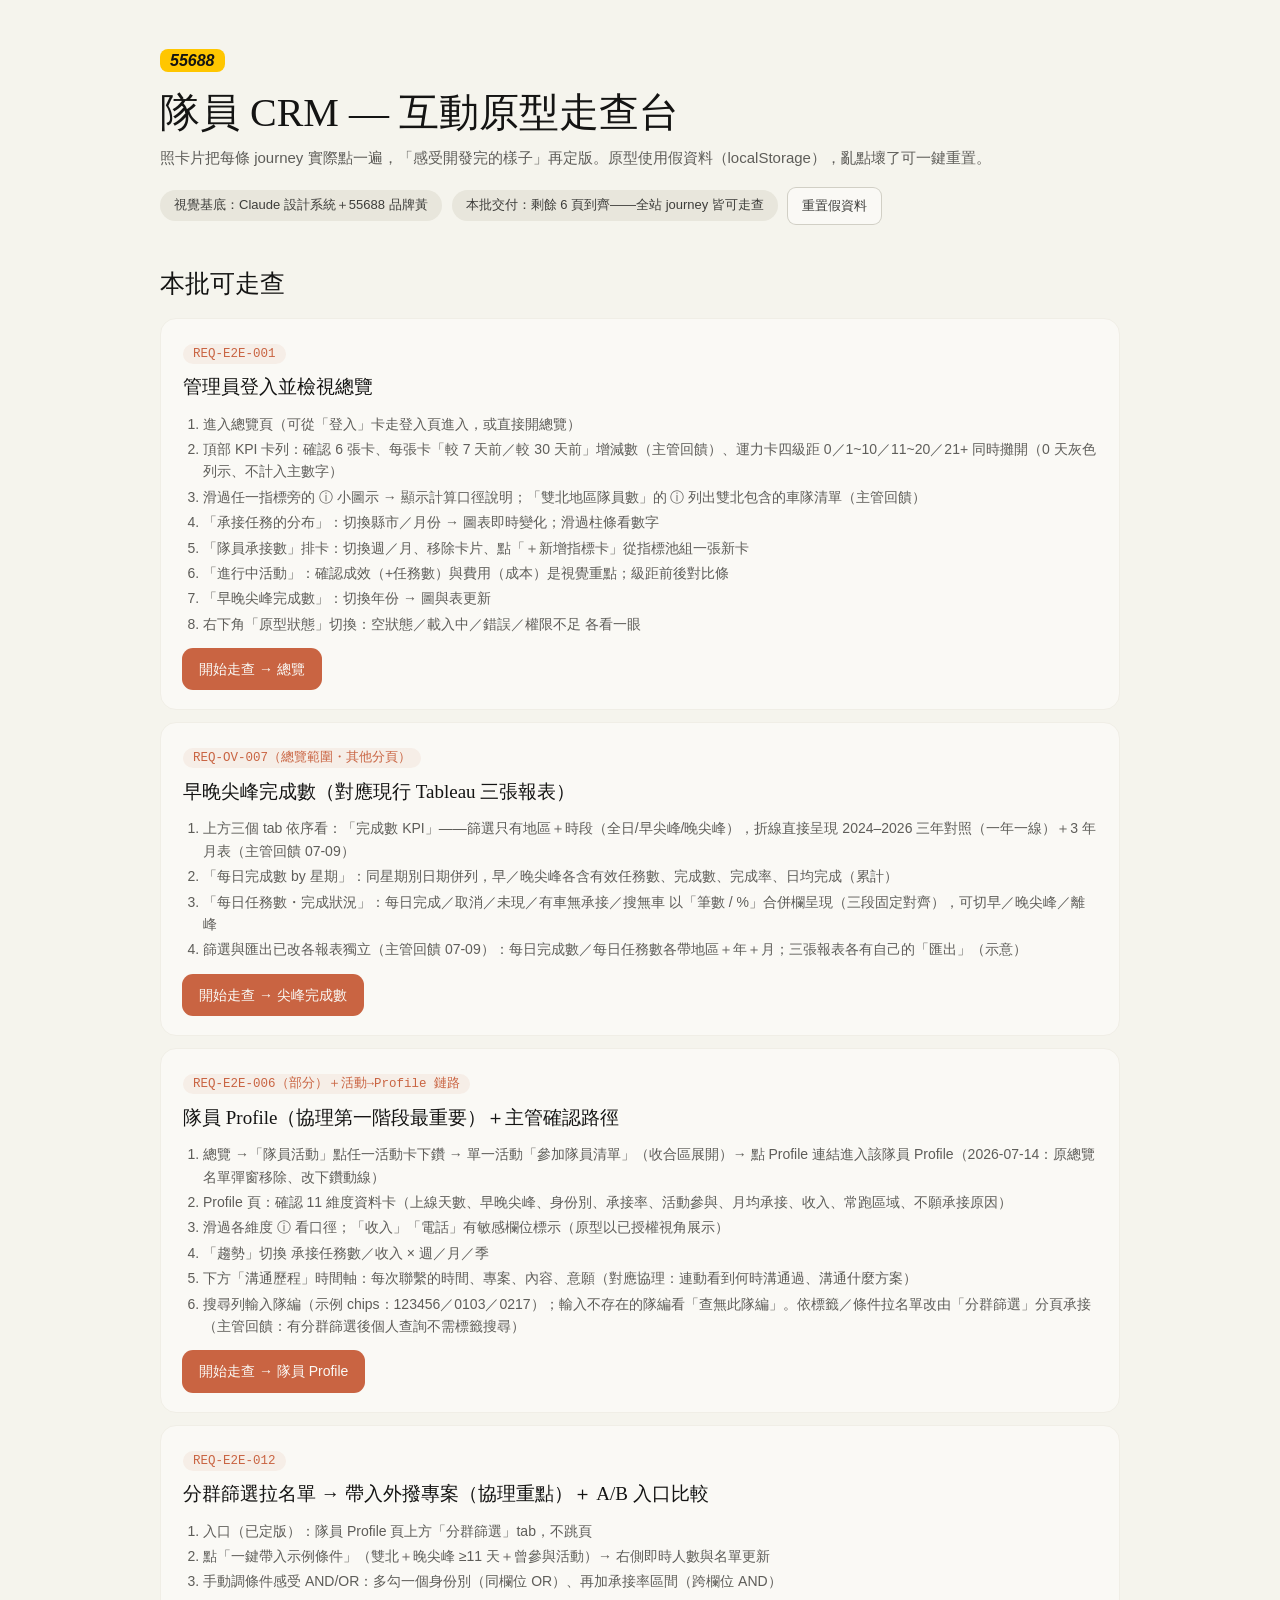
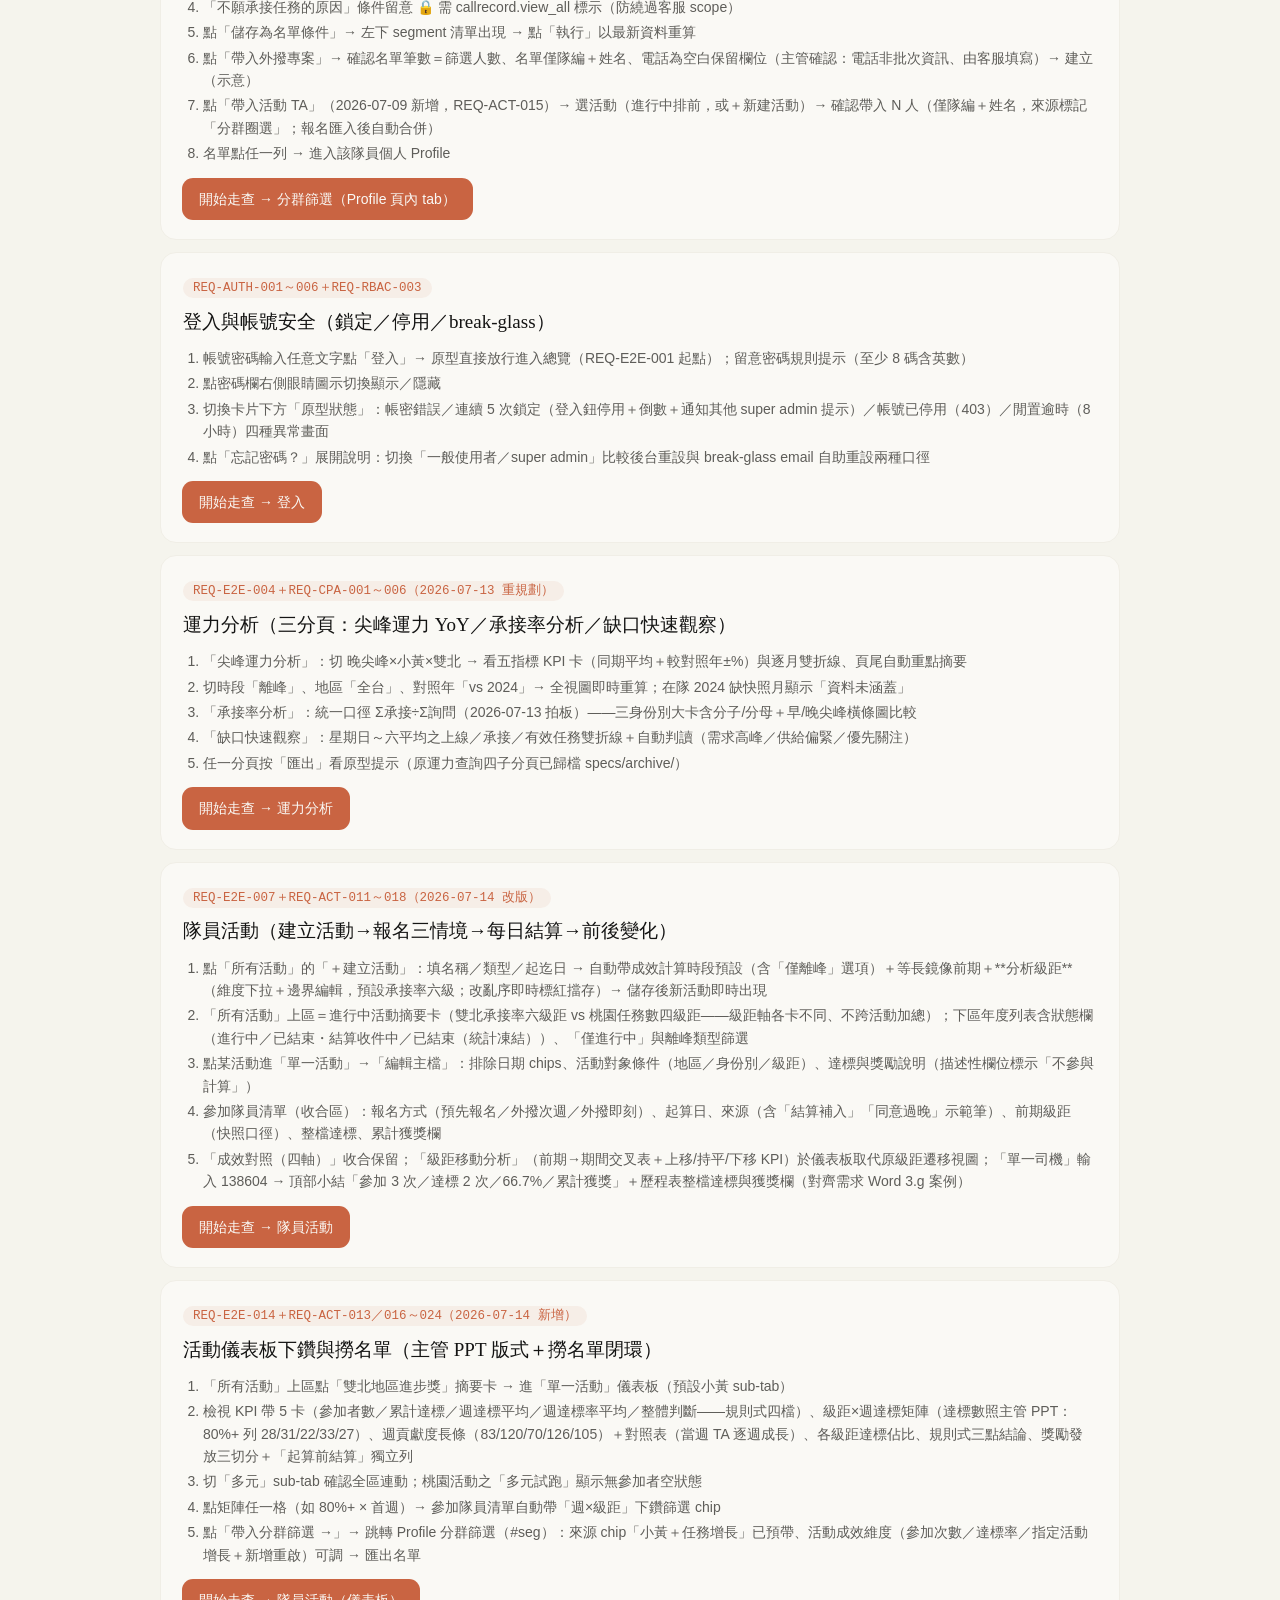
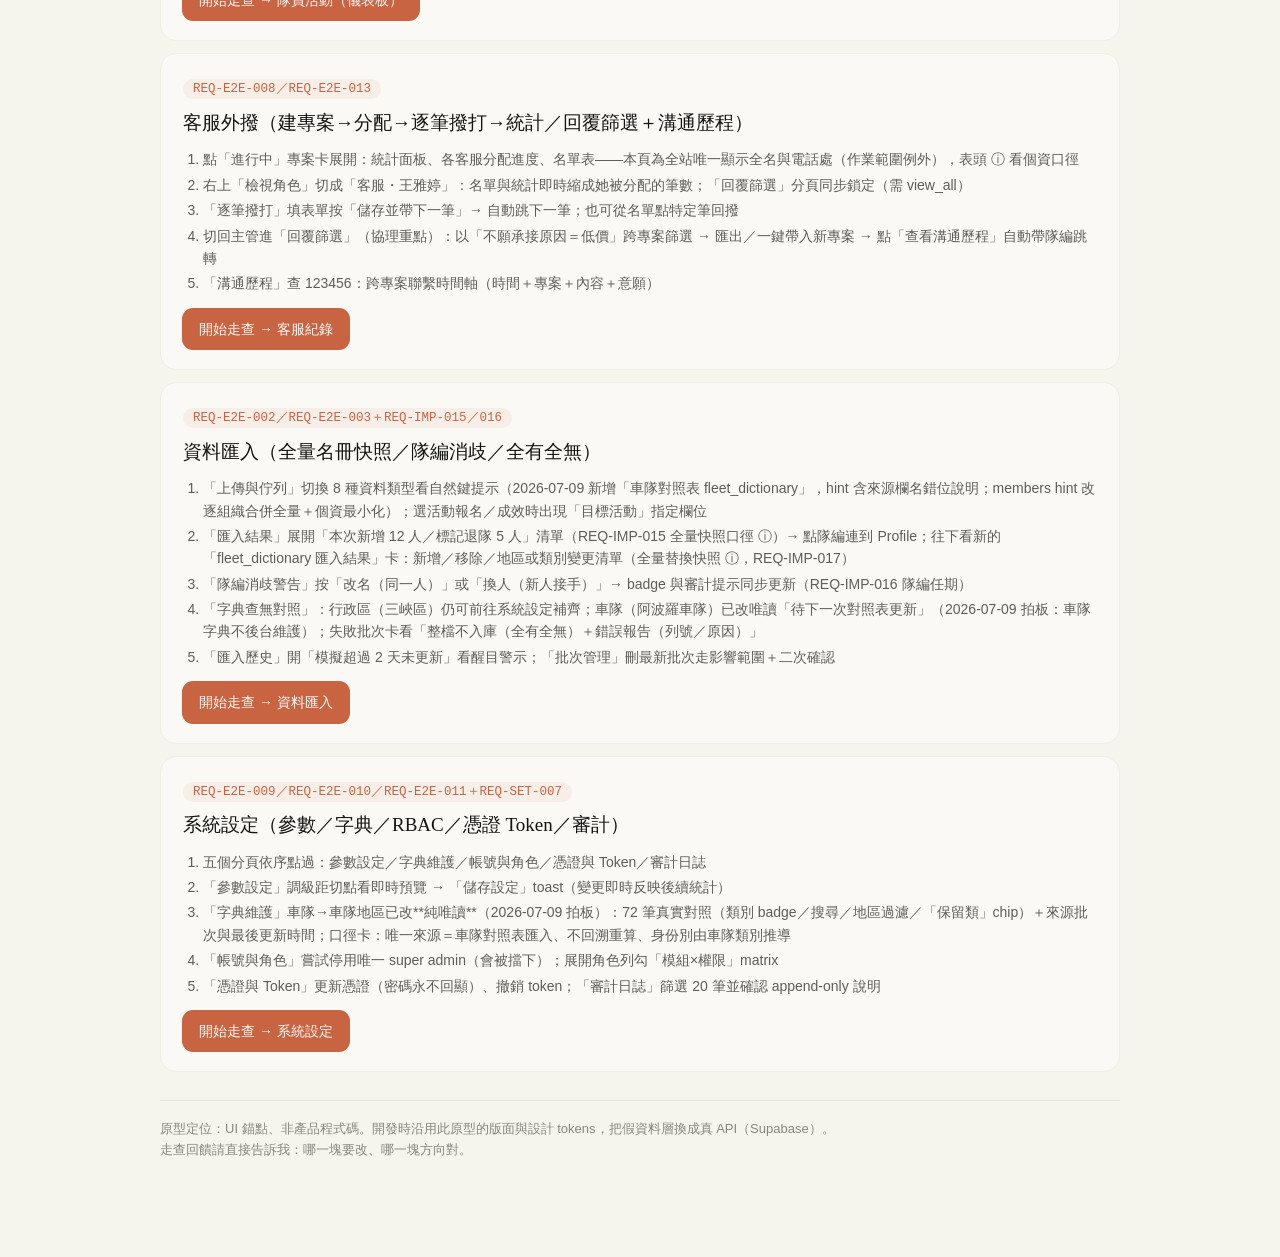
==== commit 74f58a28: "v26：純觀察型活動全移除（清單 6 檔）＋卡片 ⓘ tooltip 錨點修正（hover 不用 transform；資產 v29）" ====
--- a/index.html
+++ b/index.html
@@ -4,7 +4,7 @@
 <meta charset="UTF-8">
 <meta name="viewport" content="width=device-width, initial-scale=1">
 <title>走查台 — 55688 隊員 CRM 互動原型</title>
-<link rel="stylesheet" href="tokens.css?v=28">
+<link rel="stylesheet" href="tokens.css?v=29">
 <style>
   * { box-sizing: border-box; margin: 0; padding: 0; }
   body { background: var(--bg); color: var(--fg); font-family: var(--font-body); line-height: 1.6; padding: 48px 24px 96px; }
@@ -170,7 +170,7 @@
       <ol>
         <li>「所有活動」上區點「雙北地區進步獎」摘要卡 → 進「單一活動」儀表板（預設小黃 sub-tab）</li>
         <li>檢視 KPI 帶 5 卡（參加者數／累計達標／週達標平均／週達標率平均／整體判斷——規則式四檔）、級距×週達標矩陣（達標數照主管 PPT：80%+ 列 28/31/22/33/27）、週貢獻度長條（83/120/70/126/105）＋對照表（當週 TA 逐週成長）、各級距達標佔比、規則式三點結論、獎勵發放三切分＋「起算前結算」獨立列</li>
-        <li>切「多元」sub-tab 確認全區連動；桃園活動之「多元試跑」顯示無參加者空狀態；端午關懷觀察顯示「—（無獎勵結算）」</li>
+        <li>切「多元」sub-tab 確認全區連動；桃園活動之「多元試跑」顯示無參加者空狀態</li>
         <li>點矩陣任一格（如 80%+ × 首週）→ 參加隊員清單自動帶「週×級距」下鑽篩選 chip</li>
         <li>點「帶入分群篩選 →」→ 跳轉 Profile 分群篩選（#seg）：來源 chip「小黃＋任務增長」已預帶、活動成效維度（參加次數／達標率／指定活動增長＋新增重啟）可調 → 匯出名單</li>
       </ol>
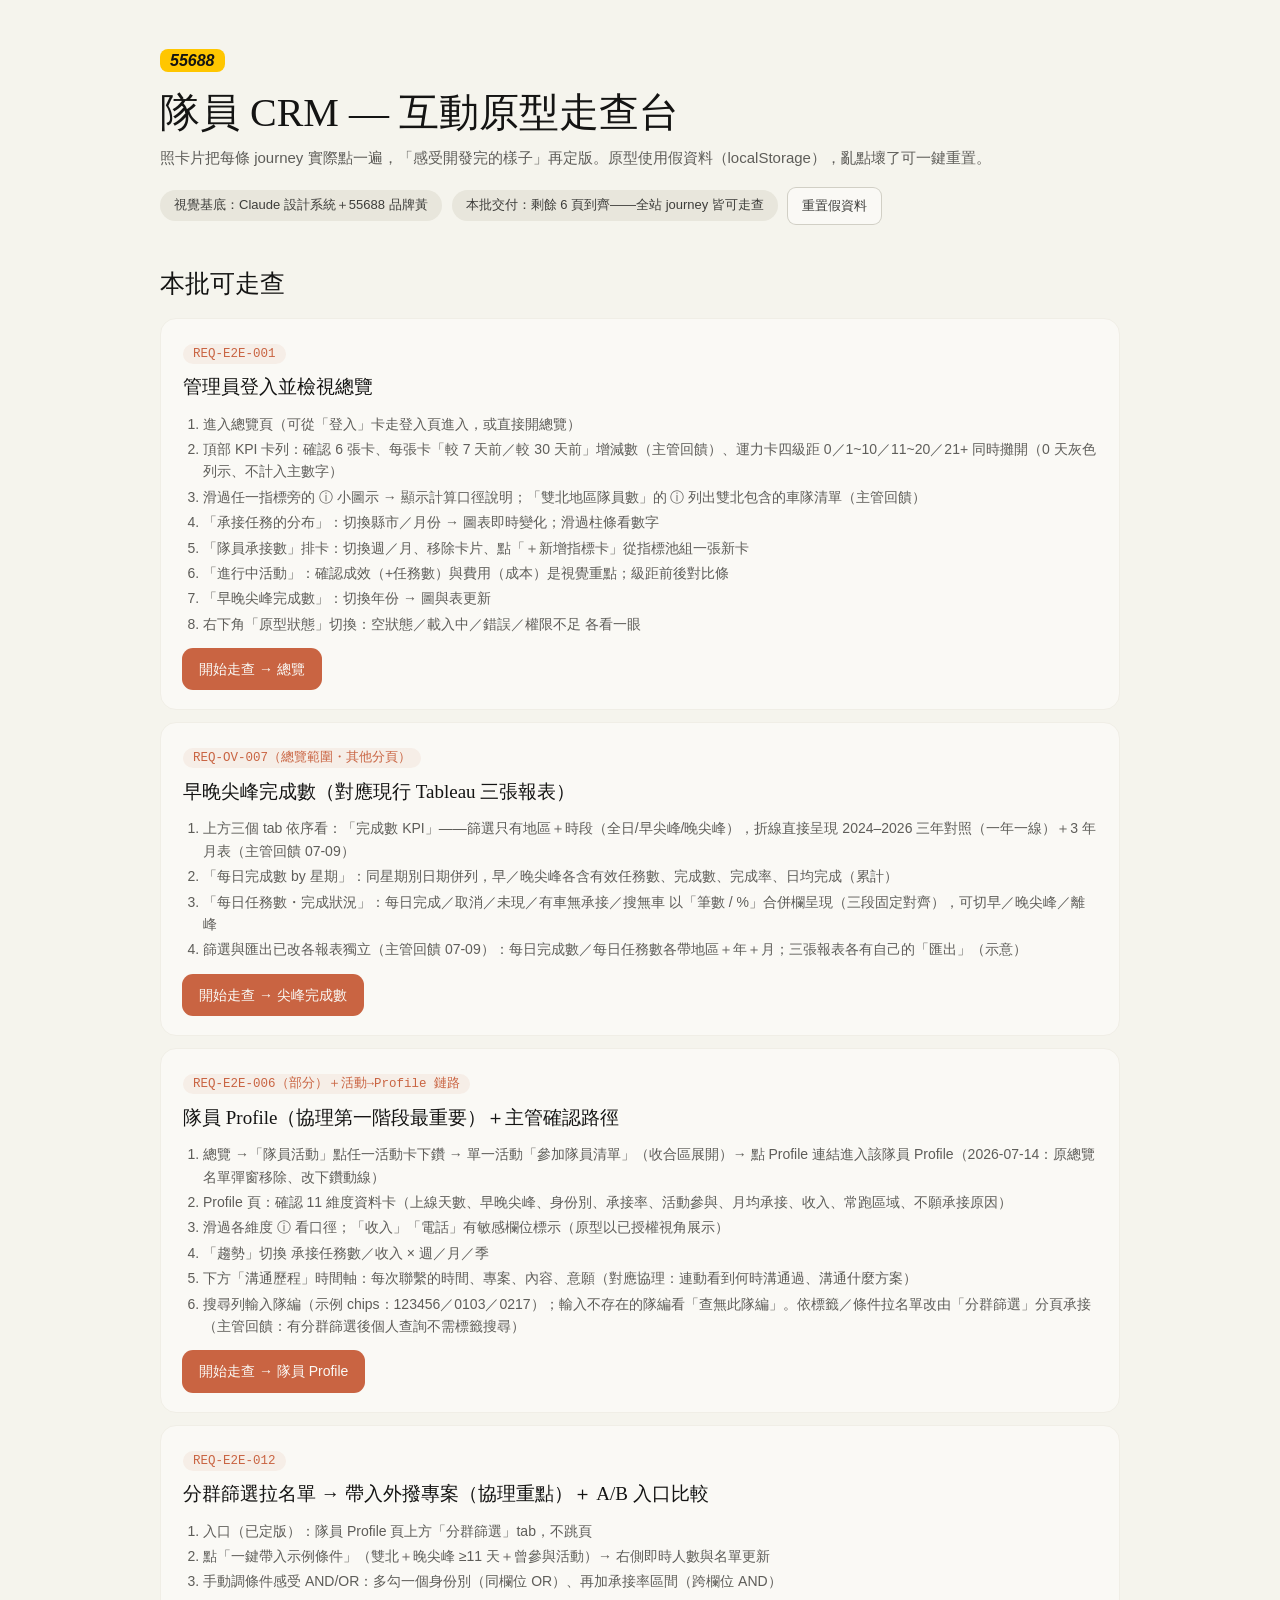
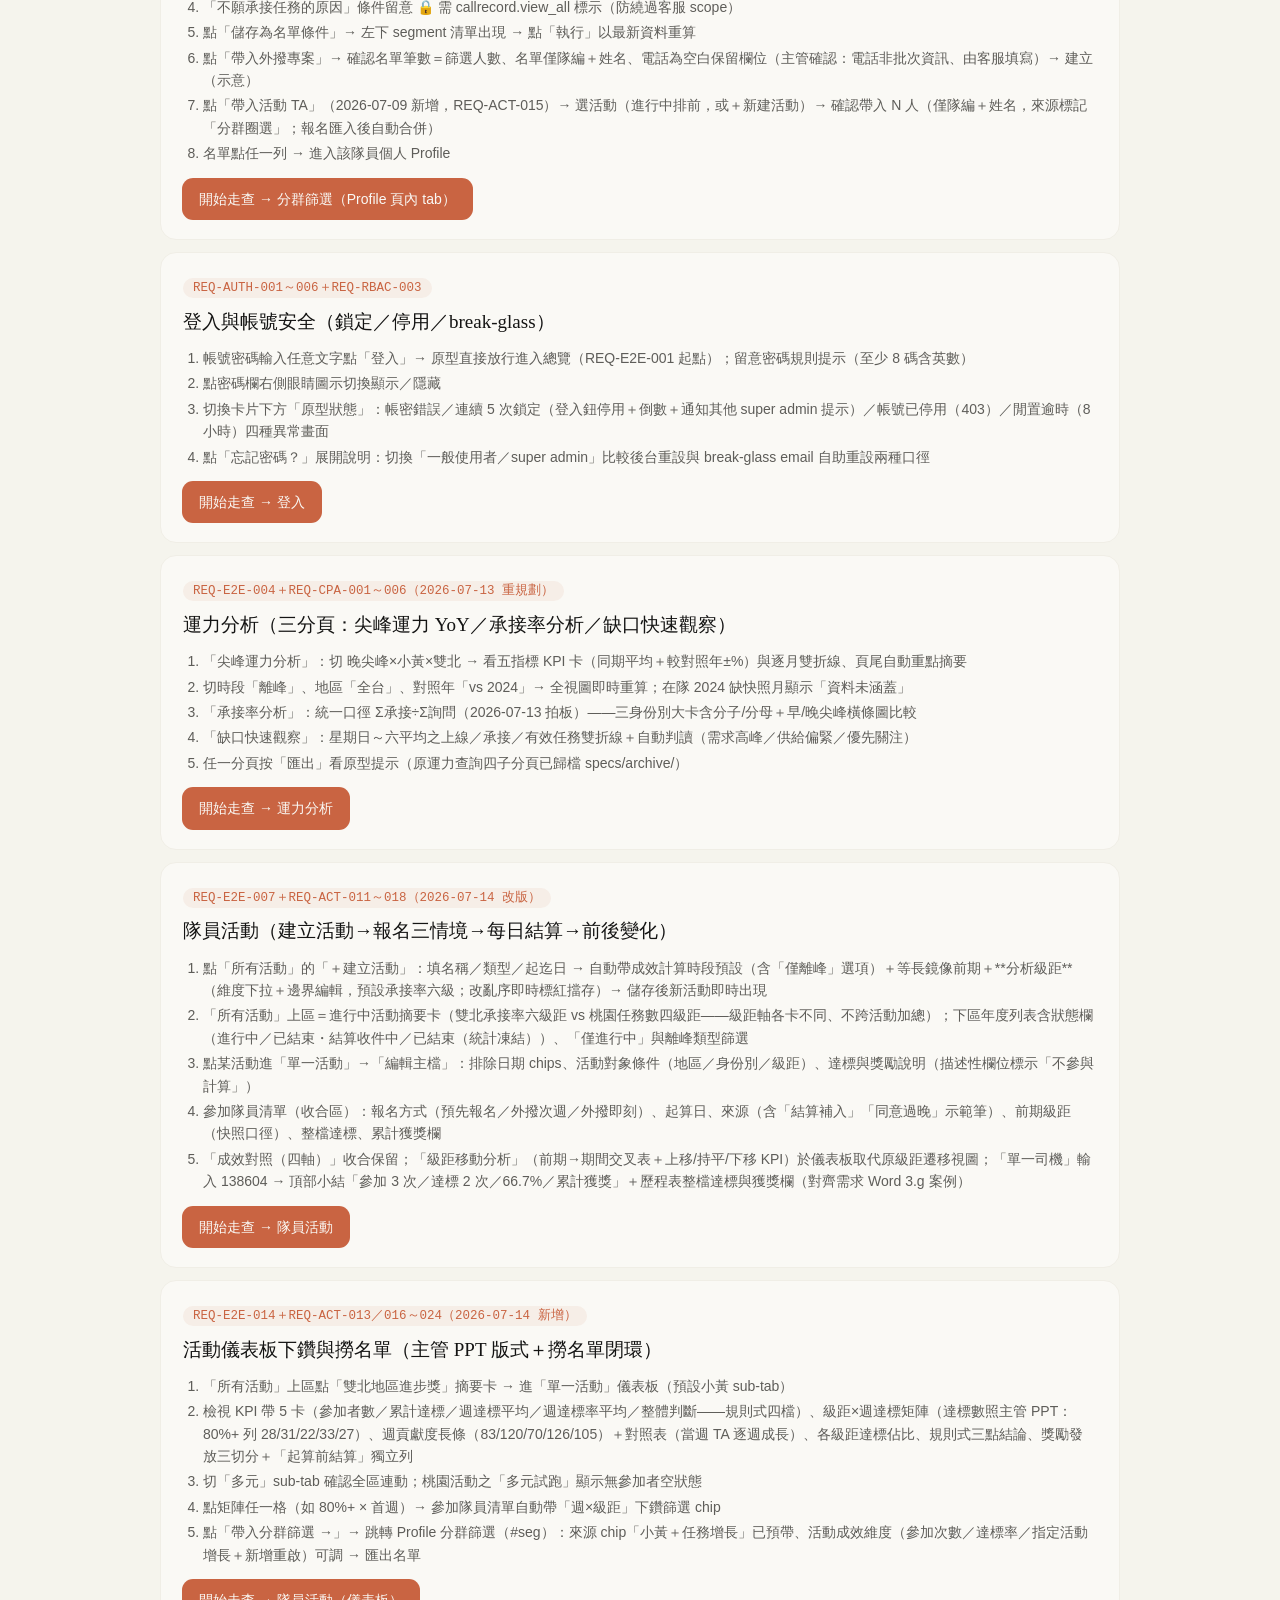
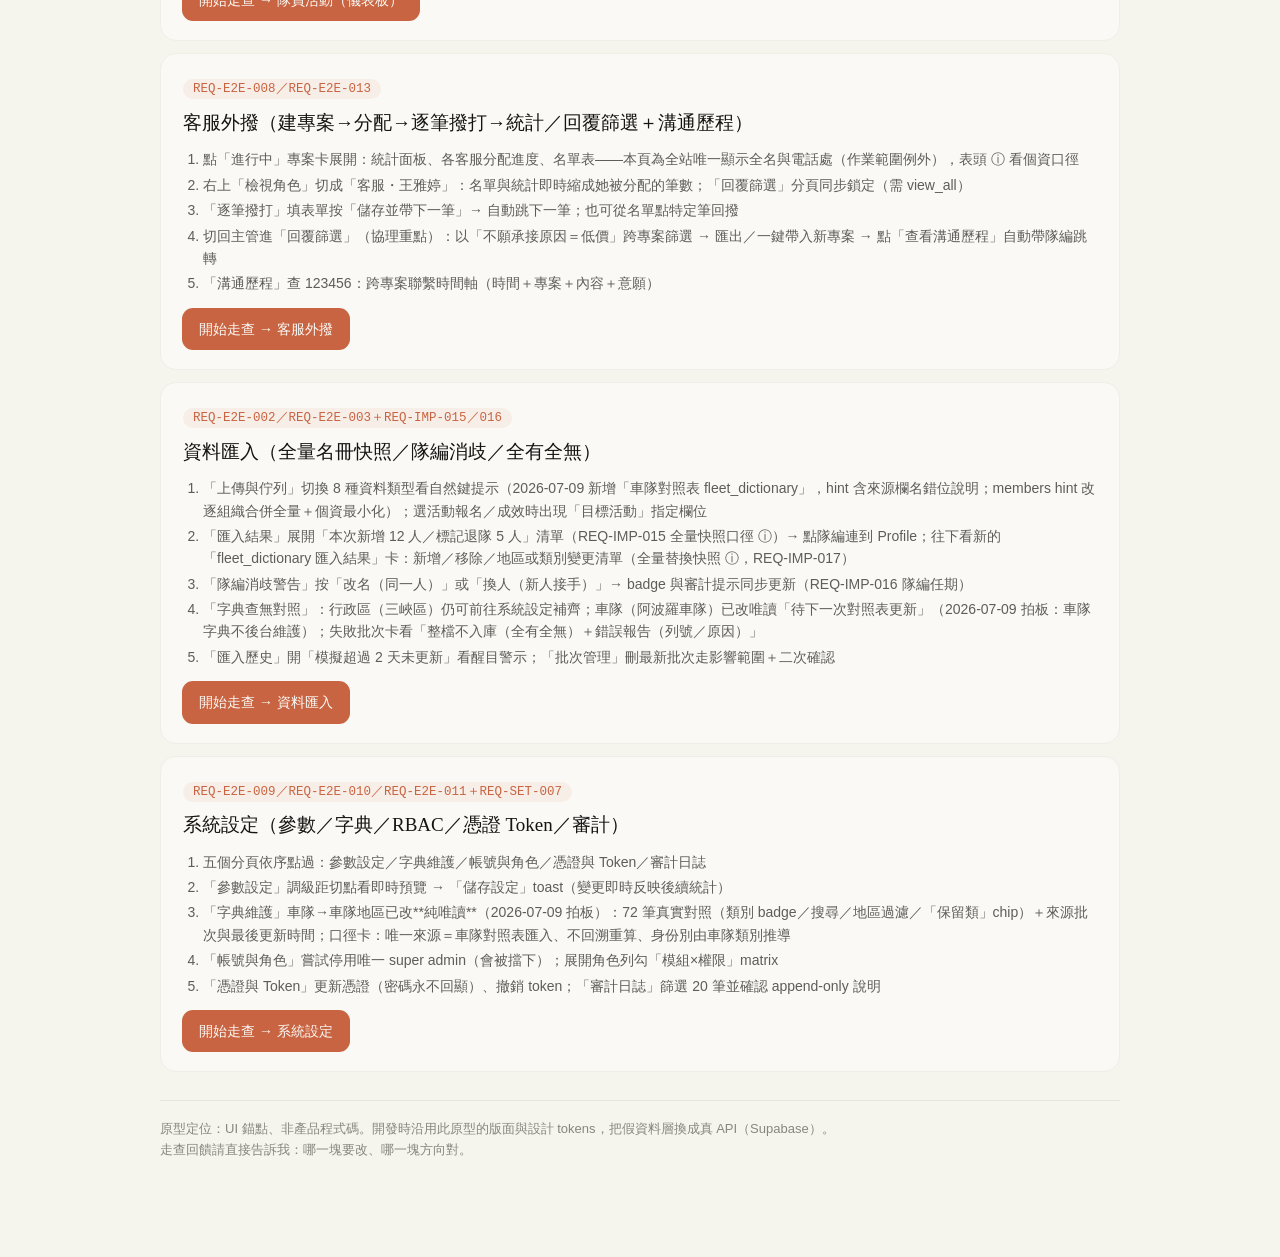
==== commit 1d09dfe6: "v28：頁內歷史＋客服外撥擬真升級＋全站對賬補齊＋走查回饋批（v35 資產） - 全站上一頁頁內回退（tab/下鑽記入瀏覽器歷史）；試跑正名多元試跑；8 頁錯誤態重試鈕 - 客服外撥：每日通次獨立區塊" ====
--- a/index.html
+++ b/index.html
@@ -4,7 +4,7 @@
 <meta charset="UTF-8">
 <meta name="viewport" content="width=device-width, initial-scale=1">
 <title>走查台 — 55688 隊員 CRM 互動原型</title>
-<link rel="stylesheet" href="tokens.css?v=29">
+<link rel="stylesheet" href="tokens.css?v=35">
 <style>
   * { box-sizing: border-box; margin: 0; padding: 0; }
   body { background: var(--bg); color: var(--fg); font-family: var(--font-body); line-height: 1.6; padding: 48px 24px 96px; }
@@ -190,7 +190,7 @@
         <li>切回主管進「回覆篩選」（協理重點）：以「不願承接原因＝低價」跨專案篩選 → 匯出／一鍵帶入新專案 → 點「查看溝通歷程」自動帶隊編跳轉</li>
         <li>「溝通歷程」查 123456：跨專案聯繫時間軸（時間＋專案＋內容＋意願）</li>
       </ol>
-      <a class="go" href="pages/callcenter.html">開始走查 → 客服紀錄</a>
+      <a class="go" href="pages/callcenter.html">開始走查 → 客服外撥</a>
     </div>
     <div class="jcard">
       <div class="jhead">
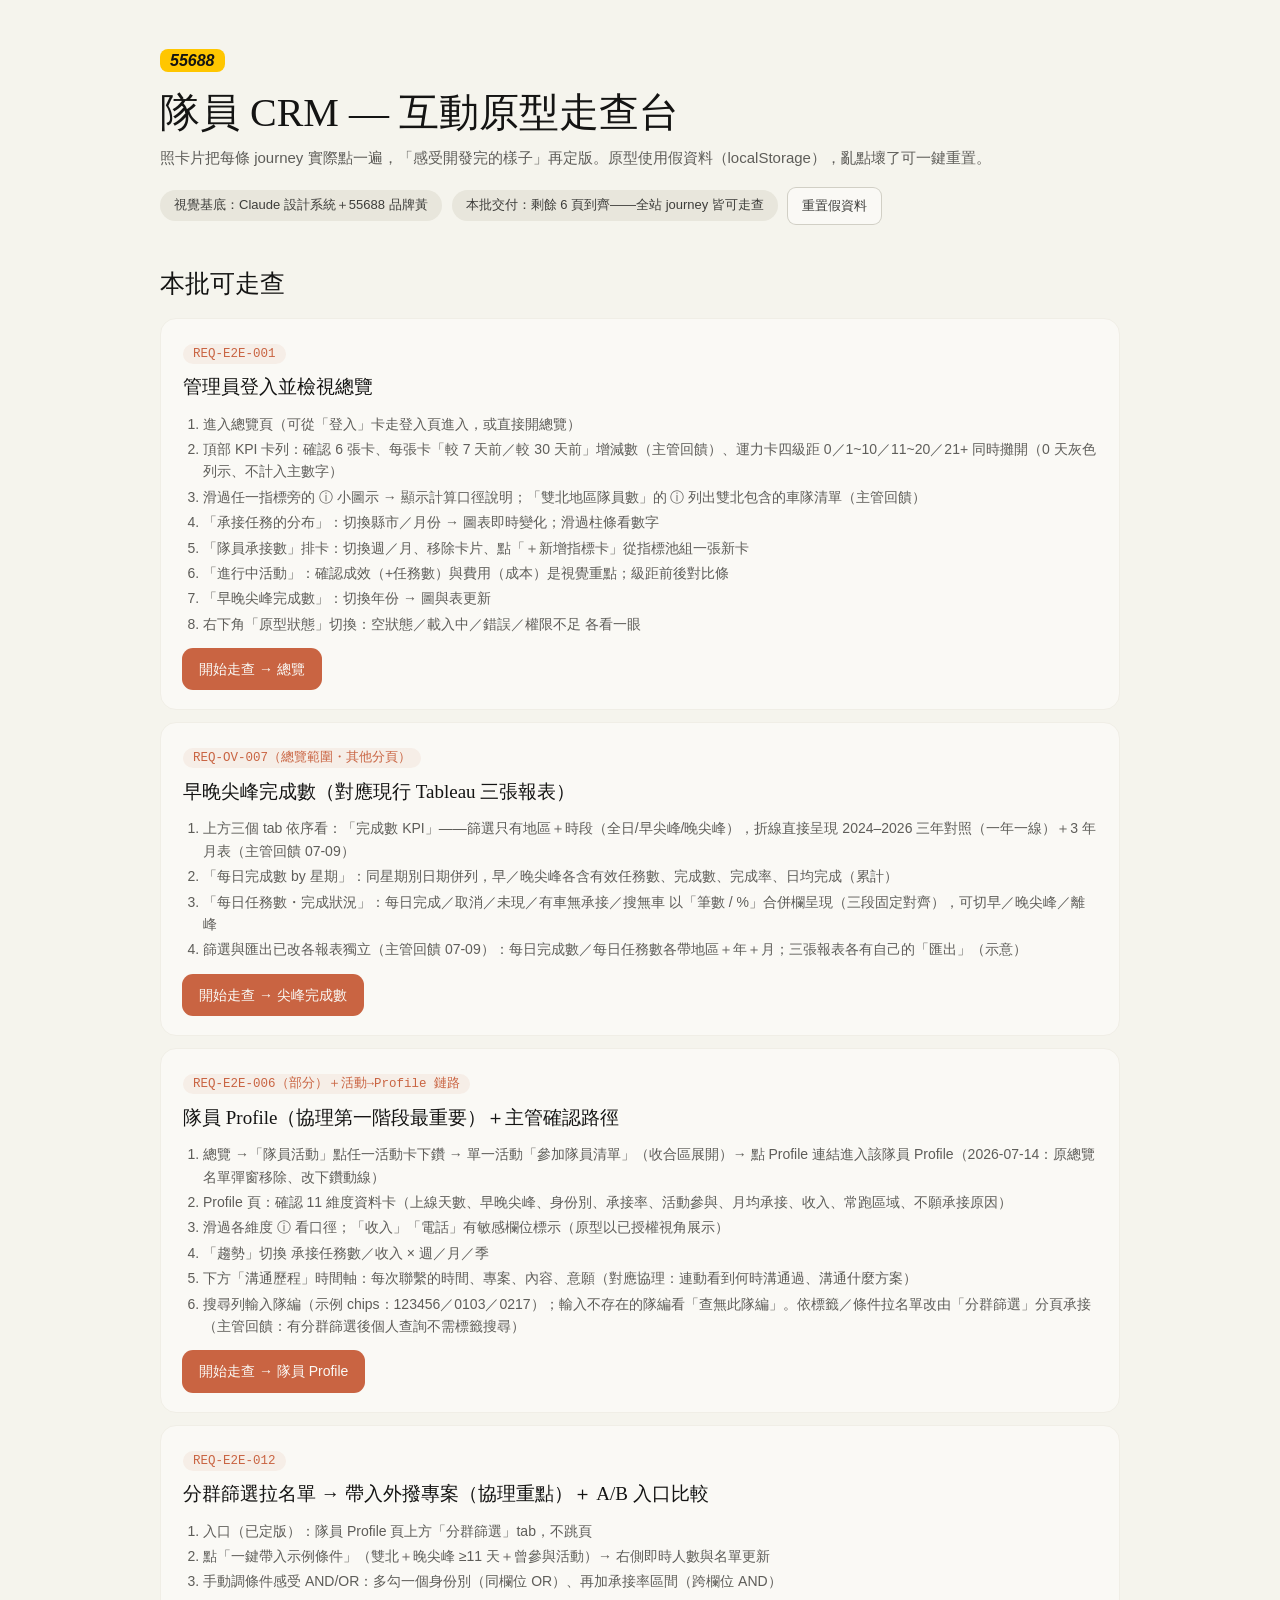
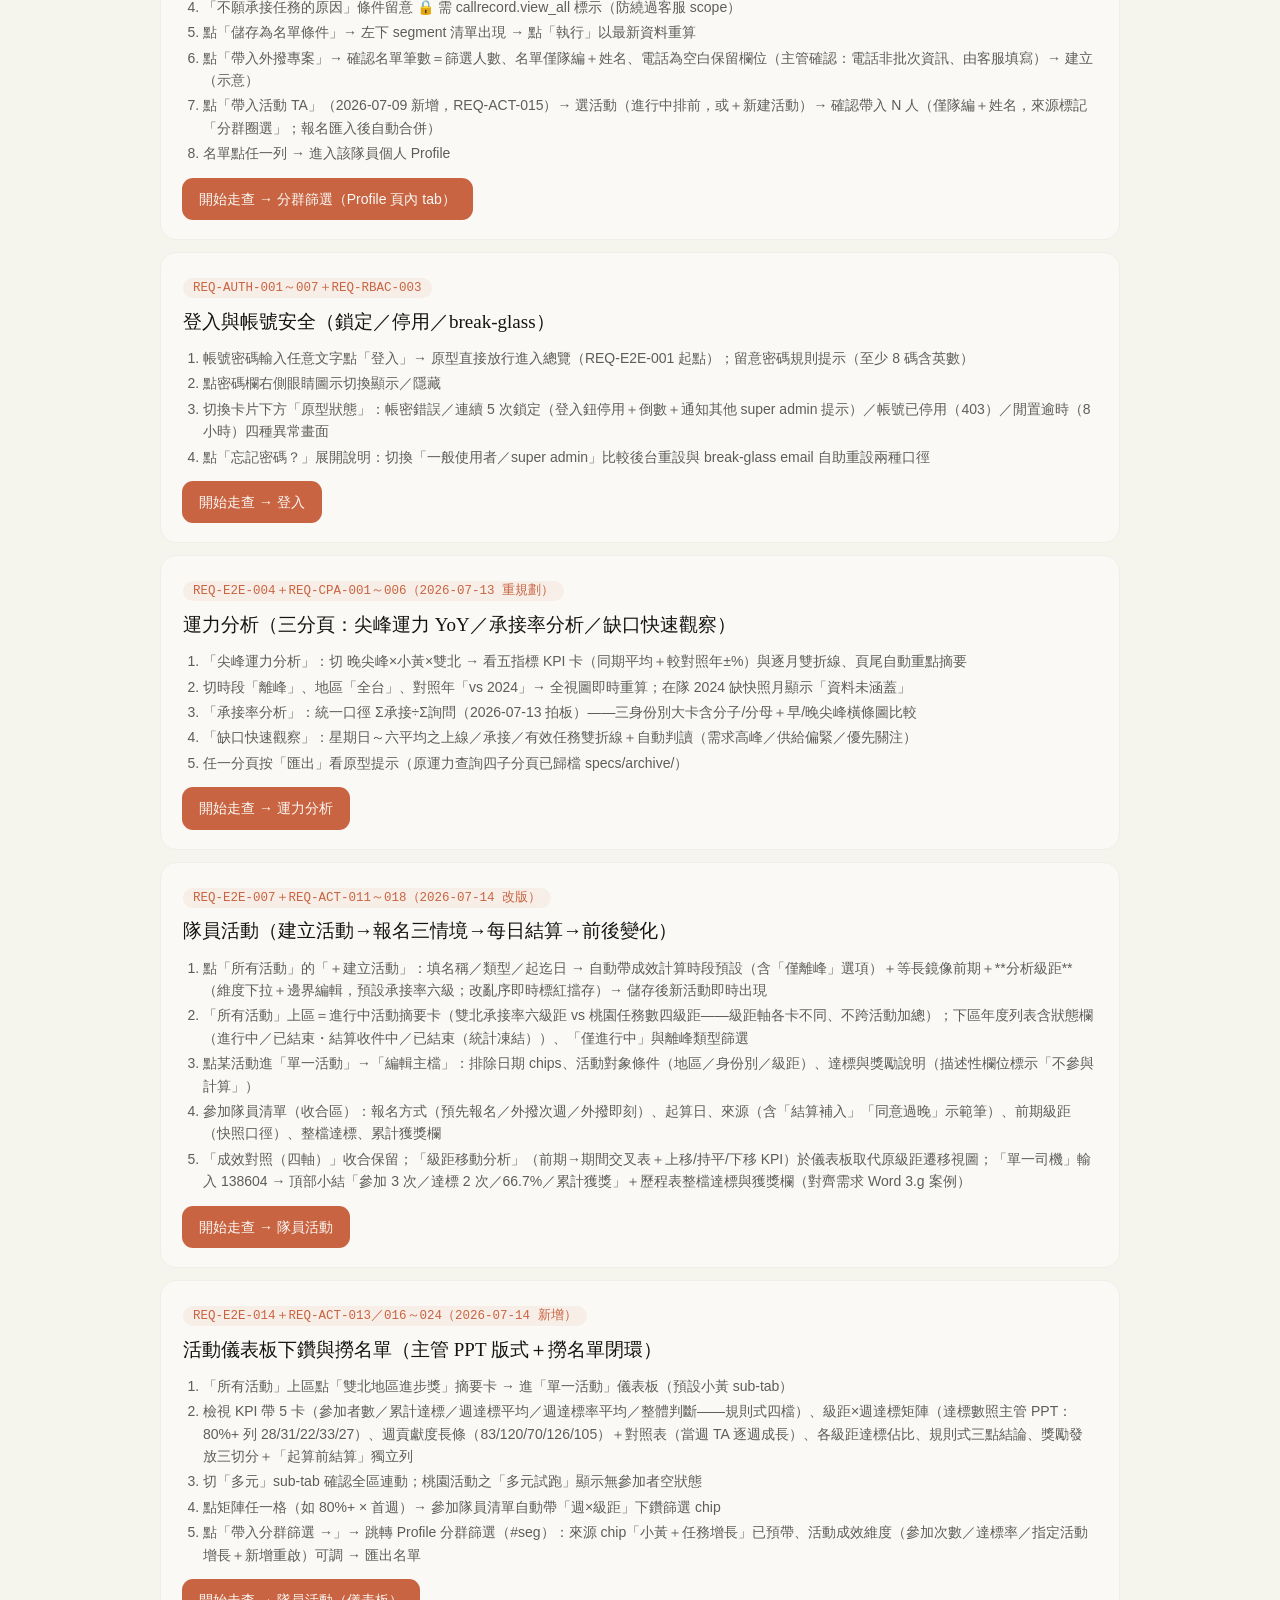
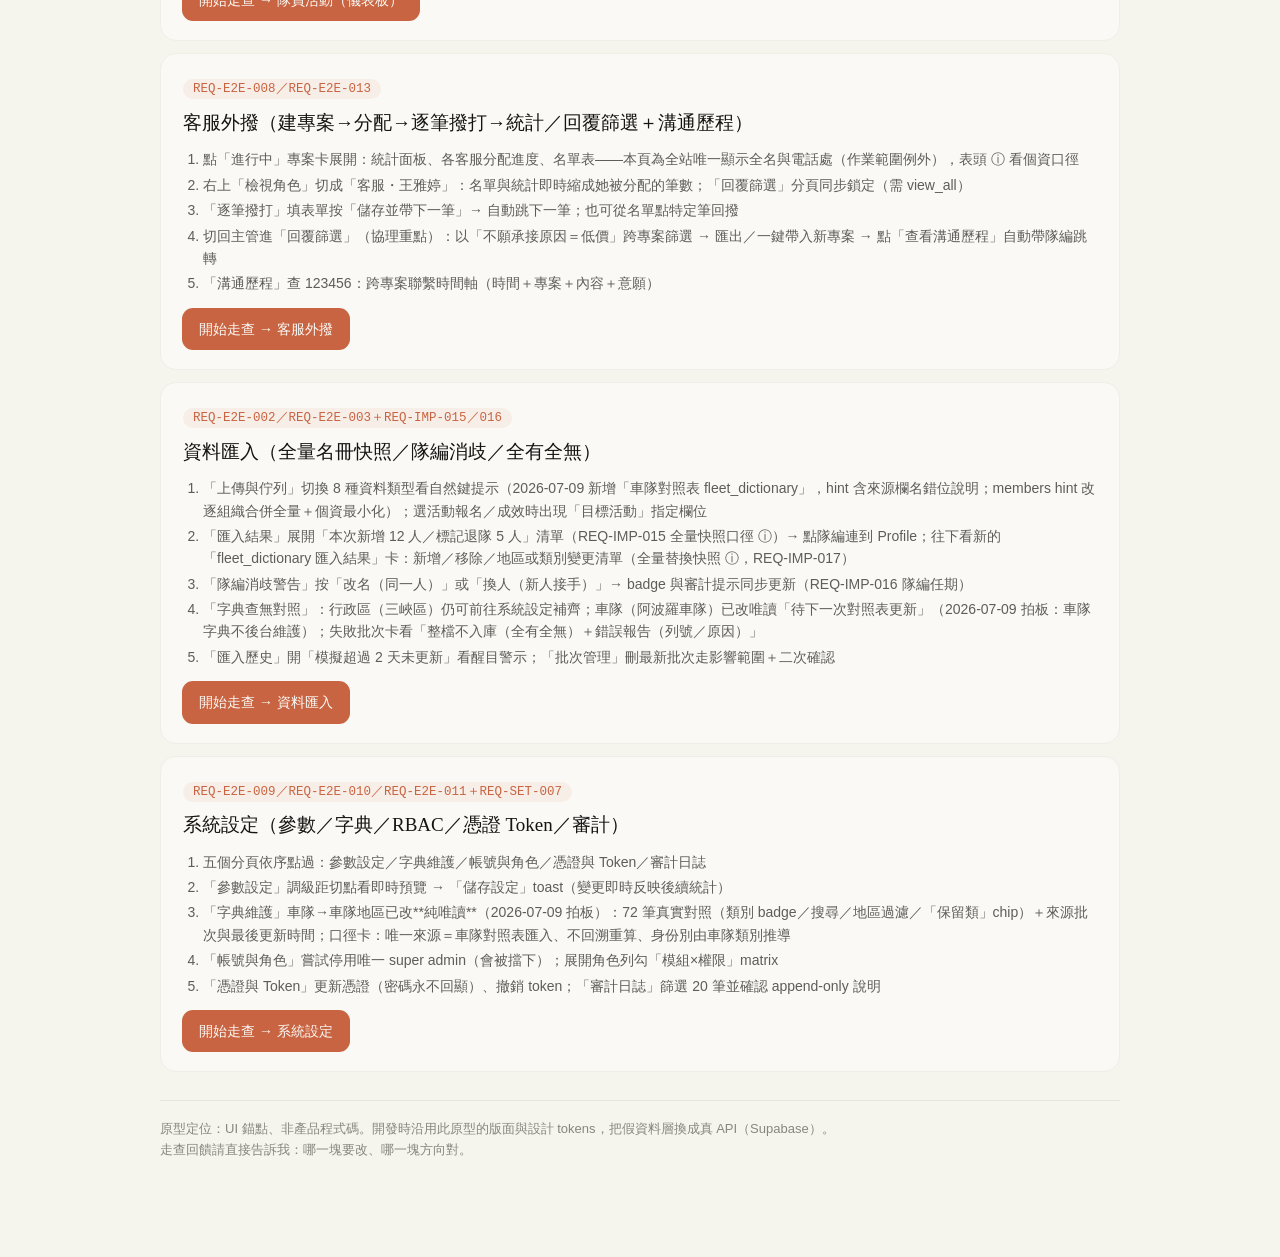
==== commit 3c715d14: "v30：凍結版（v46 資產）——對賬收斂 29 筆＋登出＋lens 收斂同步 import 歷史名冊回灌/行政區殘留清除/消歧caseC/刪除鈕隱藏；app.js 個人選單（變更密碼＋登出）； se" ====
--- a/index.html
+++ b/index.html
@@ -4,7 +4,7 @@
 <meta charset="UTF-8">
 <meta name="viewport" content="width=device-width, initial-scale=1">
 <title>走查台 — 55688 隊員 CRM 互動原型</title>
-<link rel="stylesheet" href="tokens.css?v=35">
+<link rel="stylesheet" href="tokens.css?v=44">
 <style>
   * { box-sizing: border-box; margin: 0; padding: 0; }
   body { background: var(--bg); color: var(--fg); font-family: var(--font-body); line-height: 1.6; padding: 48px 24px 96px; }
@@ -116,7 +116,7 @@
     <div class="jcard">
       <div class="jhead">
         <div>
-          <span class="jid">REQ-AUTH-001～006＋REQ-RBAC-003</span>
+          <span class="jid">REQ-AUTH-001～007＋REQ-RBAC-003</span>
           <div class="jtitle">登入與帳號安全（鎖定／停用／break-glass）</div>
         </div>
       </div>
